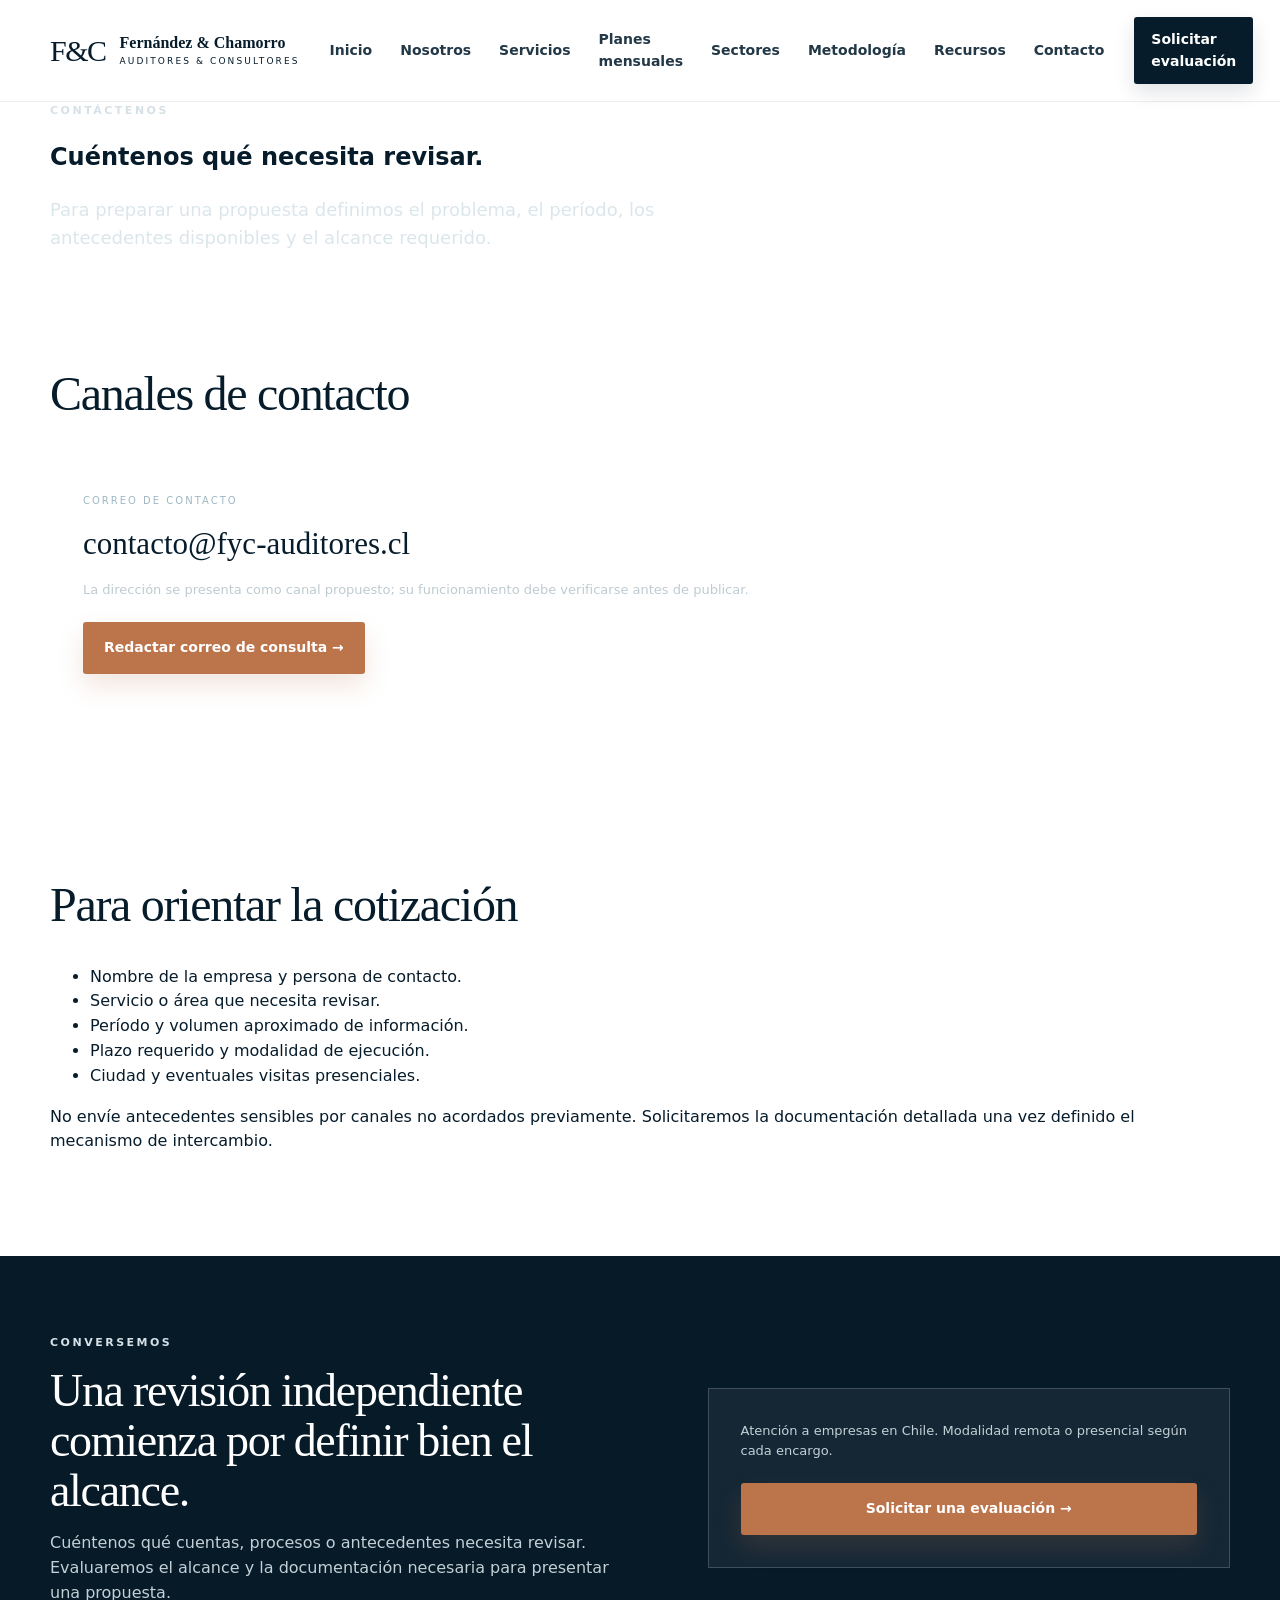
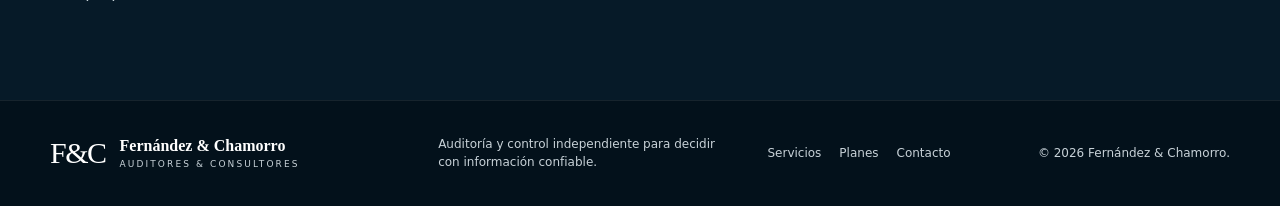
==== contacto/index.html @ 601e95bf "feat: add contacto/index.html corporate page" ====
<!doctype html>
<html lang="es-CL"><head><meta charset="utf-8"><meta name="viewport" content="width=device-width, initial-scale=1"><title>Contacto y cotizaciones de auditoría | Fernández &amp; Chamorro</title><meta name="description" content="Solicite una evaluación de auditoría interna, revisión contable y tributaria, contraloría externa o debida diligencia en Chile."><meta name="robots" content="index,follow,max-image-preview:large"><meta name="theme-color" content="#071c2b"><link rel="canonical" href="https://fyc-auditores.cl/contacto/"><link rel="icon" href="/favicon.svg" type="image/svg+xml"><link rel="stylesheet" href="/styles.css"><meta property="og:type" content="website"><meta property="og:locale" content="es_CL"><meta property="og:title" content="Contacto y cotizaciones de auditoría | Fernández & Chamorro"><meta property="og:description" content="Solicite una evaluación de auditoría interna, revisión contable y tributaria, contraloría externa o debida diligencia en Chile."><meta property="og:url" content="https://fyc-auditores.cl/contacto/"><meta property="og:site_name" content="Fernández & Chamorro"><script type="application/ld+json">{"@context":"https://schema.org","@type":"ProfessionalService","name":"Fernández & Chamorro Auditores Consultores","url":"https://fyc-auditores.cl/","areaServed":{"@type":"Country","name":"Chile"},"serviceType":["Control interno","Revisión financiera y tributaria específica","Contraloría externa mensual","Debida diligencia de terceros"]}</script></head>
<body><a class="skip-link" href="#contenido">Ir al contenido</a><header class="site-header"><div class="container nav-wrap"><a class="brand" href="/" aria-label="Fernández y Chamorro, inicio"><span class="brand-mark">F&amp;C</span><span class="brand-copy"><strong>Fernández &amp; Chamorro</strong><small>Auditores &amp; Consultores</small></span></a><button class="nav-toggle" type="button" aria-expanded="false" aria-controls="main-nav" aria-label="Abrir menú"><span></span><span></span><span></span></button><nav class="main-nav" id="main-nav" aria-label="Navegación principal"><a href="/">Inicio</a><a href="/nosotros/">Nosotros</a><a href="/servicios/">Servicios</a><a href="/planes/">Planes mensuales</a><a href="/sectores/">Sectores</a><a href="/metodologia/">Metodología</a><a href="/recursos/">Recursos</a><a href="/contacto/" class="active">Contacto</a></nav><a href="/contacto/" class="btn btn-small btn-dark desktop-cta">Solicitar evaluación</a></div></header>
<main id="contenido"><section class="page-hero"><div class="container"><p class="eyebrow">CONTÁCTENOS</p><h1>Cuéntenos qué necesita revisar.</h1><p class="hero-lead">Para preparar una propuesta definimos el problema, el período, los antecedentes disponibles y el alcance requerido.</p></div></section><section class="section"><div class="container"><div class="section-head"><div><h2>Canales de contacto</h2></div></div><div class="contact-card light"><span class="contact-label">CORREO DE CONTACTO</span><a class="contact-email" href="mailto:contacto@fyc-auditores.cl">contacto@fyc-auditores.cl</a><p>La dirección se presenta como canal propuesto; su funcionamiento debe verificarse antes de publicar.</p><a href="mailto:contacto@fyc-auditores.cl?subject=Solicitud%20de%20cotizaci%C3%B3n%20-%20Fern%C3%A1ndez%20%26%20Chamorro" class="btn btn-copper">Redactar correo de consulta →</a></div></div></section><section class="section"><div class="container"><div class="section-head"><div><h2>Para orientar la cotización</h2></div></div><div class="prose-panel"><ul class="check-list"><li>Nombre de la empresa y persona de contacto.</li><li>Servicio o área que necesita revisar.</li><li>Período y volumen aproximado de información.</li><li>Plazo requerido y modalidad de ejecución.</li><li>Ciudad y eventuales visitas presenciales.</li></ul><p>No envíe antecedentes sensibles por canales no acordados previamente. Solicitaremos la documentación detallada una vez definido el mecanismo de intercambio.</p></div></div></section><section class="contact"><div class="container contact-grid"><div><p class="eyebrow">CONVERSEMOS</p><h2>Una revisión independiente comienza por definir bien el alcance.</h2><p>Cuéntenos qué cuentas, procesos o antecedentes necesita revisar. Evaluaremos el alcance y la documentación necesaria para presentar una propuesta.</p></div><div class="contact-card"><p>Atención a empresas en Chile. Modalidad remota o presencial según cada encargo.</p><a href="/contacto/" class="btn btn-copper full">Solicitar una evaluación →</a></div></div></section></main><footer class="footer"><div class="container footer-grid"><a class="brand footer-brand" href="/"><span class="brand-mark">F&amp;C</span><span class="brand-copy"><strong>Fernández &amp; Chamorro</strong><small>Auditores &amp; Consultores</small></span></a><p>Auditoría y control independiente para decidir con información confiable.</p><div class="footer-links"><a href="/servicios/">Servicios</a><a href="/planes/">Planes</a><a href="/contacto/">Contacto</a></div><p class="copyright">© <span id="year">2026</span> Fernández &amp; Chamorro.</p></div></footer><script src="/script.js" defer></script></body></html>
---- styles.css ----
:root{
  --navy-950:#061521;
  --navy-900:#071c2b;
  --navy-800:#0b2a3d;
  --navy-700:#123c55;
  --slate-700:#455663;
  --slate-500:#73818a;
  --line:#dfe5e8;
  --paper:#f7f8f8;
  --white:#fff;
  --copper:#bc744b;
  --copper-dark:#9f5f3d;
  --teal:#4b9188;
  --shadow:0 18px 45px rgba(5,27,43,.08);
  --serif:Georgia,"Times New Roman",serif;
  --sans:Inter,ui-sans-serif,system-ui,-apple-system,BlinkMacSystemFont,"Segoe UI",sans-serif;
}
*{box-sizing:border-box}
html{scroll-behavior:smooth}
body{margin:0;color:var(--navy-900);background:var(--white);font-family:var(--sans);line-height:1.55}
a{color:inherit;text-decoration:none}
img,svg{display:block;max-width:100%}
button,input,textarea{font:inherit}
.container{width:min(1180px,calc(100% - 40px));margin-inline:auto}
.skip-link{position:absolute;left:-999px;top:8px;background:#fff;color:#000;padding:10px 14px;z-index:1000}
.skip-link:focus{left:8px}

.site-header{position:sticky;top:0;z-index:50;background:rgba(255,255,255,.96);backdrop-filter:blur(14px);border-bottom:1px solid rgba(7,28,43,.08)}
.nav-wrap{min-height:82px;display:flex;align-items:center;gap:30px}
.brand{display:inline-flex;align-items:center;gap:14px;min-width:max-content}
.brand-mark{font-family:var(--serif);font-size:30px;line-height:1;color:var(--navy-900);letter-spacing:-1.5px}
.brand-copy{display:flex;flex-direction:column;line-height:1.1}
.brand-copy strong{font-family:var(--serif);font-size:16px;font-weight:600}
.brand-copy small{text-transform:uppercase;letter-spacing:2.1px;font-size:9px;margin-top:5px}
.main-nav{margin-left:auto;display:flex;align-items:center;gap:28px;font-size:14px;font-weight:650;color:#223846}
.main-nav a{position:relative;padding:29px 0}
.main-nav a:after{content:"";position:absolute;left:0;right:100%;bottom:18px;height:2px;background:var(--copper);transition:.2s ease}
.main-nav a:hover:after{right:0}
.nav-toggle{display:none;margin-left:auto;border:0;background:transparent;padding:8px}
.nav-toggle span{display:block;width:24px;height:2px;background:var(--navy-900);margin:5px 0}

.btn{display:inline-flex;align-items:center;justify-content:center;gap:10px;border:1px solid transparent;border-radius:3px;padding:14px 20px;font-weight:750;font-size:14px;transition:.2s ease}
.btn:hover{transform:translateY(-1px)}
.btn-small{padding:11px 16px}
.btn-dark{background:var(--navy-900);color:#fff;box-shadow:0 8px 20px rgba(7,28,43,.12)}
.btn-copper{background:var(--copper);color:#fff;box-shadow:0 12px 25px rgba(188,116,75,.18)}
.btn-copper:hover{background:var(--copper-dark)}
.btn-outline{color:#fff;border-color:rgba(255,255,255,.55);background:rgba(255,255,255,.03)}
.btn-outline:hover{background:rgba(255,255,255,.08)}
.full{width:100%}

.hero{position:relative;overflow:hidden;background:linear-gradient(104deg,#071c2b 0%,#071c2b 51%,#102c3f 100%);color:#fff;min-height:610px}
.hero:after{content:"";position:absolute;inset:0;background:linear-gradient(90deg,rgba(7,28,43,0) 48%,rgba(7,28,43,.08));pointer-events:none}
.hero-grid{position:relative;z-index:3;min-height:610px;display:grid;grid-template-columns:minmax(0,1.36fr) .64fr;align-items:center;gap:90px}
.hero-copy{padding:78px 0 64px;max-width:720px}
.eyebrow{text-transform:uppercase;letter-spacing:2.5px;font-weight:800;font-size:11px;color:#d6e1e7;margin:0 0 15px}
.eyebrow.dark{color:var(--copper-dark)}
.hero h1,.section h2,.coverage h2,.contact h2{font-family:var(--serif);font-weight:500;letter-spacing:-1.3px}
.hero h1{font-size:clamp(43px,5vw,68px);line-height:1.04;margin:0 0 22px;max-width:810px}
.hero h1:after{content:"";display:block;width:54px;height:3px;background:var(--copper);margin-top:25px}
.hero-lead{max-width:680px;font-size:18px;color:#dbe6eb;margin:0 0 30px}
.hero-actions{display:flex;flex-wrap:wrap;gap:12px}
.trust-row{display:flex;flex-wrap:wrap;gap:31px;margin-top:42px;padding-top:27px;border-top:1px solid rgba(255,255,255,.16)}
.trust-row>div{display:flex;align-items:center;gap:11px;min-width:150px}
.trust-row p{font-size:12px;line-height:1.35;margin:0;color:#dbe5ea}
.mini-icon{width:34px;height:34px;border:1px solid rgba(255,255,255,.35);display:grid;place-items:center;border-radius:50%;color:#fff}
.hero-panel{justify-self:end;width:min(100%,260px);border-left:1px solid rgba(255,255,255,.26);padding:38px 0 38px 36px;color:#e5edf1;letter-spacing:4px;font-family:var(--serif);position:relative}
.hero-panel p{margin:8px 0;font-size:15px}
.hero-panel span{display:block;width:45px;height:2px;background:#fff;margin:25px 0}
.hero-panel small{display:block;line-height:1.8;letter-spacing:2px;font-family:var(--sans);font-size:10px;text-transform:uppercase;color:#bacbd4}
.panel-line{position:absolute;left:-1px;top:38px;width:3px;height:56px;background:var(--copper)}

.hero-visual{position:absolute;inset:0 0 0 47%;opacity:.95;overflow:hidden}
.hero-visual:before{content:"";position:absolute;inset:0;background:radial-gradient(circle at 66% 20%,rgba(126,172,196,.46),transparent 25%),linear-gradient(180deg,#7191a3 0%,#47687b 38%,#19384c 72%,#0d2535 100%)}
.mountain{position:absolute;bottom:165px;width:650px;height:270px;background:rgba(225,235,238,.72);clip-path:polygon(0 92%,11% 62%,18% 72%,30% 40%,38% 56%,52% 12%,61% 47%,69% 31%,78% 63%,88% 48%,100% 91%,100% 100%,0 100%)}
.mountain-a{left:7%;opacity:.95}
.mountain-b{left:40%;bottom:147px;transform:scale(.8);opacity:.4}
.cityline{position:absolute;left:0;right:0;bottom:70px;height:160px;background:repeating-linear-gradient(90deg,rgba(12,36,49,.92) 0 21px,transparent 21px 33px);clip-path:polygon(0 52%,7% 51%,7% 34%,11% 34%,11% 56%,16% 56%,16% 21%,21% 21%,21% 62%,28% 62%,28% 39%,34% 39%,34% 53%,40% 53%,40% 13%,46% 13%,46% 59%,52% 59%,52% 34%,58% 34%,58% 65%,63% 65%,63% 46%,70% 46%,70% 56%,77% 56%,77% 24%,82% 24%,82% 61%,89% 61%,89% 42%,95% 42%,95% 54%,100% 54%,100% 100%,0 100%)}
.glass-lines{position:absolute;inset:0;background:linear-gradient(90deg,transparent 0 31%,rgba(255,255,255,.16) 31% 31.4%,transparent 31.4% 61%,rgba(255,255,255,.12) 61% 61.4%,transparent 61.4%),linear-gradient(0deg,rgba(5,23,34,.2),rgba(5,23,34,0));}

.section{padding:86px 0}
.section-head{display:grid;grid-template-columns:1.25fr .75fr;gap:50px;align-items:end;margin-bottom:34px}
.section h2,.coverage h2,.contact h2{font-size:clamp(34px,4vw,48px);line-height:1.08;margin:0}
.section-intro,.body-copy{color:var(--slate-700);margin:0;font-size:16px}
.service-grid{display:grid;grid-template-columns:repeat(5,1fr);border:1px solid var(--line);background:#fff;box-shadow:var(--shadow)}
.service-card{padding:28px 24px 25px;border-right:1px solid var(--line);min-height:320px;display:flex;flex-direction:column;transition:.2s ease}
.service-card:last-child{border-right:0}
.service-card:hover{transform:translateY(-5px);box-shadow:0 18px 40px rgba(7,28,43,.08);position:relative;z-index:2}
.service-card.featured{background:linear-gradient(180deg,#fbf6f1 0%,#fff 65%)}
.service-icon{font-size:30px;color:var(--navy-700);margin-bottom:22px}
.service-card h3{font-family:var(--serif);font-size:20px;line-height:1.17;margin:0 0 13px;font-weight:600}
.service-card p{color:var(--slate-700);font-size:13px;margin:0 0 20px}
.service-card a{margin-top:auto;font-size:13px;font-weight:800;color:var(--navy-700)}
.service-card a span,.text-link span{color:var(--copper)}

.value-band{background:linear-gradient(110deg,var(--navy-900),#0b3046);color:#fff;border-block:1px solid rgba(255,255,255,.08)}
.value-grid{display:grid;grid-template-columns:repeat(4,1fr)}
.value-grid>div{padding:35px 26px;border-right:1px solid rgba(255,255,255,.13)}
.value-grid>div:first-child{padding-left:0}
.value-grid>div:last-child{border-right:0}
.value-grid strong{display:block;color:#8fb6c7;font-family:var(--serif);font-size:20px;margin-bottom:9px}
.value-grid span{display:block;font-family:var(--serif);font-size:19px;margin-bottom:6px}
.value-grid small{color:#b7c7cf;font-size:12px}

.methodology{background:var(--paper)}
.methodology-grid{display:grid;grid-template-columns:.86fr 1.14fr;gap:80px;align-items:center}
.methodology .body-copy{margin-top:22px;max-width:520px}
.text-link{display:inline-flex;gap:8px;margin-top:24px;font-weight:800;font-size:14px}
.steps{display:grid;gap:0;border-top:1px solid #d5dde1}
.steps article{display:grid;grid-template-columns:54px 1fr;gap:18px;padding:23px 0;border-bottom:1px solid #d5dde1}
.steps article>span{width:42px;height:42px;display:grid;place-items:center;background:var(--navy-900);color:#fff;border-radius:50%;font-family:var(--serif);font-size:18px}
.steps h3{font-family:var(--serif);margin:1px 0 6px;font-size:20px}
.steps p{margin:0;color:var(--slate-700);font-size:14px}

.coverage{background:linear-gradient(115deg,#071c2b,#0a3046);color:#fff;overflow:hidden}
.coverage-grid{display:grid;grid-template-columns:1.2fr .8fr;align-items:center;gap:60px}
.coverage-copy{padding:15px 0}
.coverage-copy>p:not(.eyebrow){color:#c5d5dc;max-width:610px;font-size:17px}
.cities{display:flex;flex-wrap:wrap;gap:9px;margin-top:28px}
.cities span{padding:9px 12px;border:1px solid rgba(255,255,255,.19);background:rgba(255,255,255,.05);font-size:13px}
.chile-map{color:#91bacb;justify-self:center;width:210px;filter:drop-shadow(0 15px 40px rgba(0,0,0,.25))}

.resources{background:#fff}
.resource-grid{display:grid;grid-template-columns:repeat(3,1fr);gap:18px}
.resource-grid article{border:1px solid var(--line);padding:27px;min-height:220px;background:linear-gradient(180deg,#fff,#fafbfb)}
.resource-grid article>span{font-size:10px;letter-spacing:1.7px;font-weight:900;color:var(--copper-dark)}
.resource-grid h3{font-family:var(--serif);font-size:23px;line-height:1.18;margin:14px 0 12px}
.resource-grid p{color:var(--slate-700);font-size:14px;margin:0}

.contact{background:#061a28;color:#fff;padding:78px 0}
.contact-grid{display:grid;grid-template-columns:1.05fr .95fr;gap:80px;align-items:center}
.contact h2{font-size:46px;max-width:620px}
.contact>div>div>p:not(.eyebrow){color:#c3d0d6;max-width:650px}
.contact-card{border:1px solid rgba(255,255,255,.18);background:rgba(255,255,255,.06);padding:32px}
.contact-label{text-transform:uppercase;letter-spacing:2px;font-size:10px;color:#9fb8c4}
.contact-email{display:block;font-family:var(--serif);font-size:clamp(22px,3vw,31px);margin:8px 0 12px;word-break:break-word}
.contact-card p{font-size:13px;color:#becbd1;margin:0 0 22px}

.footer{background:#03111b;color:#c8d2d8;border-top:1px solid rgba(255,255,255,.08);padding:34px 0}
.footer-grid{display:grid;grid-template-columns:1.2fr 1fr .8fr auto;gap:35px;align-items:center}
.footer-brand .brand-mark,.footer-brand .brand-copy strong{color:#fff}
.footer p{font-size:12px;margin:0}
.footer-links{display:flex;gap:18px;font-size:12px}
.footer-links a:hover{color:#fff}
.copyright{text-align:right}

@media (max-width:1000px){
  .desktop-cta{display:none}
  .main-nav{gap:18px}
  .hero-grid{grid-template-columns:1fr .42fr;gap:30px}
  .hero-visual{left:40%}
  .service-grid{grid-template-columns:repeat(2,1fr)}
  .service-card{border-bottom:1px solid var(--line)}
  .service-card:nth-child(2n){border-right:0}
  .service-card:last-child{grid-column:1/-1}
  .value-grid{grid-template-columns:repeat(2,1fr)}
  .value-grid>div:nth-child(2){border-right:0}
  .value-grid>div:nth-child(-n+2){border-bottom:1px solid rgba(255,255,255,.13)}
  .methodology-grid,.contact-grid{grid-template-columns:1fr;gap:45px}
  .footer-grid{grid-template-columns:1fr 1fr}
  .copyright{text-align:left}
}

@media (max-width:760px){
  .container{width:min(100% - 28px,1180px)}
  .nav-wrap{min-height:72px}
  .brand-copy{display:none}
  .nav-toggle{display:block}
  .main-nav{position:absolute;left:14px;right:14px;top:72px;background:#fff;border:1px solid var(--line);box-shadow:var(--shadow);display:none;flex-direction:column;align-items:stretch;gap:0;padding:8px}
  .main-nav.open{display:flex}
  .main-nav a{padding:14px 12px;border-bottom:1px solid var(--line)}
  .main-nav a:last-child{border-bottom:0}
  .main-nav a:after{display:none}
  .hero,.hero-grid{min-height:auto}
  .hero-grid{grid-template-columns:1fr;padding-bottom:45px}
  .hero-copy{padding:62px 0 20px}
  .hero h1{font-size:42px}
  .hero-lead{font-size:16px}
  .hero-visual{left:25%;opacity:.26}
  .hero-panel{justify-self:start;width:100%;border-left:0;border-top:1px solid rgba(255,255,255,.22);padding:24px 0 0;display:grid;grid-template-columns:repeat(3,auto);gap:8px 14px}
  .hero-panel small{grid-column:1/-1}
  .hero-panel span,.panel-line{display:none}
  .trust-row{gap:16px}
  .section{padding:64px 0}
  .section-head,.coverage-grid{grid-template-columns:1fr;gap:20px}
  .service-grid{grid-template-columns:1fr}
  .service-card,.service-card:nth-child(2n){border-right:0}
  .service-card:last-child{grid-column:auto}
  .value-grid{grid-template-columns:1fr}
  .value-grid>div{border-right:0!important;border-bottom:1px solid rgba(255,255,255,.13);padding-left:0}
  .value-grid>div:last-child{border-bottom:0}
  .methodology-grid{gap:36px}
  .resource-grid{grid-template-columns:1fr}
  .contact h2{font-size:38px}
  .contact-card{padding:24px}
  .footer-grid{grid-template-columns:1fr;gap:20px}
  .footer-links{flex-wrap:wrap}
}

@media (prefers-reduced-motion:reduce){
  html{scroll-behavior:auto}
  *{transition:none!important}
}
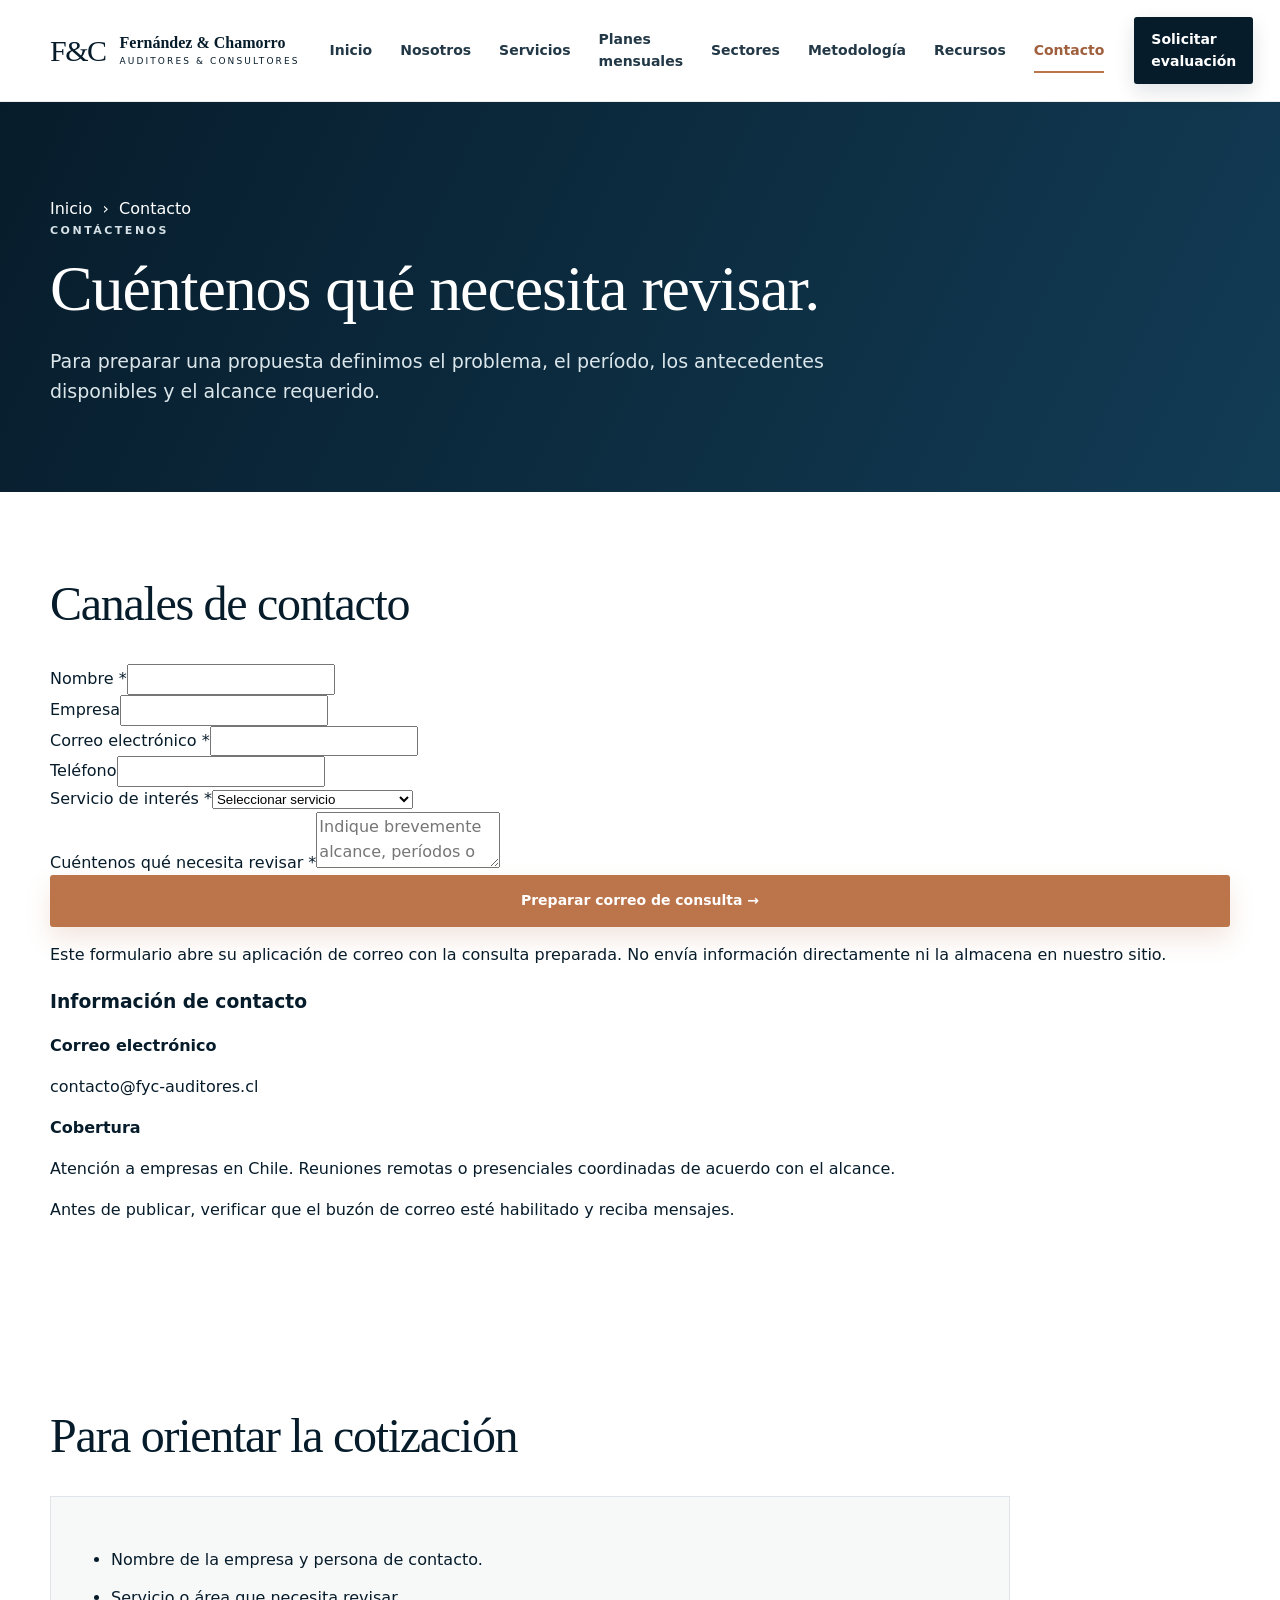
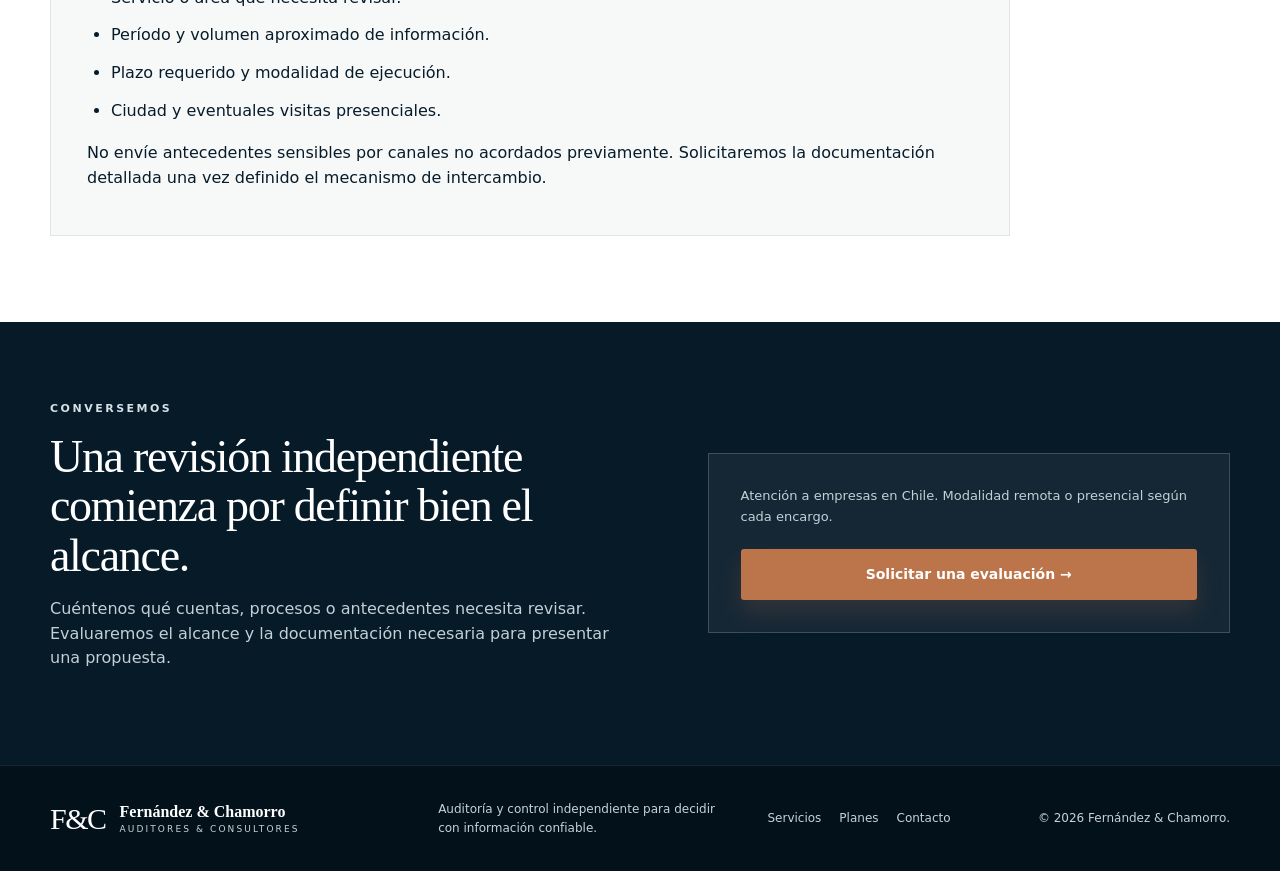
==== commit a5bb35a2: "design: apply approved corporate multipage visual style to contacto/index.html" ====
--- a/contacto/index.html
+++ b/contacto/index.html
@@ -1,4 +1,4 @@
 <!doctype html>
 <html lang="es-CL"><head><meta charset="utf-8"><meta name="viewport" content="width=device-width, initial-scale=1"><title>Contacto y cotizaciones de auditoría | Fernández &amp; Chamorro</title><meta name="description" content="Solicite una evaluación de auditoría interna, revisión contable y tributaria, contraloría externa o debida diligencia en Chile."><meta name="robots" content="index,follow,max-image-preview:large"><meta name="theme-color" content="#071c2b"><link rel="canonical" href="https://fyc-auditores.cl/contacto/"><link rel="icon" href="/favicon.svg" type="image/svg+xml"><link rel="stylesheet" href="/styles.css"><meta property="og:type" content="website"><meta property="og:locale" content="es_CL"><meta property="og:title" content="Contacto y cotizaciones de auditoría | Fernández & Chamorro"><meta property="og:description" content="Solicite una evaluación de auditoría interna, revisión contable y tributaria, contraloría externa o debida diligencia en Chile."><meta property="og:url" content="https://fyc-auditores.cl/contacto/"><meta property="og:site_name" content="Fernández & Chamorro"><script type="application/ld+json">{"@context":"https://schema.org","@type":"ProfessionalService","name":"Fernández & Chamorro Auditores Consultores","url":"https://fyc-auditores.cl/","areaServed":{"@type":"Country","name":"Chile"},"serviceType":["Control interno","Revisión financiera y tributaria específica","Contraloría externa mensual","Debida diligencia de terceros"]}</script></head>
 <body><a class="skip-link" href="#contenido">Ir al contenido</a><header class="site-header"><div class="container nav-wrap"><a class="brand" href="/" aria-label="Fernández y Chamorro, inicio"><span class="brand-mark">F&amp;C</span><span class="brand-copy"><strong>Fernández &amp; Chamorro</strong><small>Auditores &amp; Consultores</small></span></a><button class="nav-toggle" type="button" aria-expanded="false" aria-controls="main-nav" aria-label="Abrir menú"><span></span><span></span><span></span></button><nav class="main-nav" id="main-nav" aria-label="Navegación principal"><a href="/">Inicio</a><a href="/nosotros/">Nosotros</a><a href="/servicios/">Servicios</a><a href="/planes/">Planes mensuales</a><a href="/sectores/">Sectores</a><a href="/metodologia/">Metodología</a><a href="/recursos/">Recursos</a><a href="/contacto/" class="active">Contacto</a></nav><a href="/contacto/" class="btn btn-small btn-dark desktop-cta">Solicitar evaluación</a></div></header>
-<main id="contenido"><section class="page-hero"><div class="container"><p class="eyebrow">CONTÁCTENOS</p><h1>Cuéntenos qué necesita revisar.</h1><p class="hero-lead">Para preparar una propuesta definimos el problema, el período, los antecedentes disponibles y el alcance requerido.</p></div></section><section class="section"><div class="container"><div class="section-head"><div><h2>Canales de contacto</h2></div></div><div class="contact-card light"><span class="contact-label">CORREO DE CONTACTO</span><a class="contact-email" href="mailto:contacto@fyc-auditores.cl">contacto@fyc-auditores.cl</a><p>La dirección se presenta como canal propuesto; su funcionamiento debe verificarse antes de publicar.</p><a href="mailto:contacto@fyc-auditores.cl?subject=Solicitud%20de%20cotizaci%C3%B3n%20-%20Fern%C3%A1ndez%20%26%20Chamorro" class="btn btn-copper">Redactar correo de consulta →</a></div></div></section><section class="section"><div class="container"><div class="section-head"><div><h2>Para orientar la cotización</h2></div></div><div class="prose-panel"><ul class="check-list"><li>Nombre de la empresa y persona de contacto.</li><li>Servicio o área que necesita revisar.</li><li>Período y volumen aproximado de información.</li><li>Plazo requerido y modalidad de ejecución.</li><li>Ciudad y eventuales visitas presenciales.</li></ul><p>No envíe antecedentes sensibles por canales no acordados previamente. Solicitaremos la documentación detallada una vez definido el mecanismo de intercambio.</p></div></div></section><section class="contact"><div class="container contact-grid"><div><p class="eyebrow">CONVERSEMOS</p><h2>Una revisión independiente comienza por definir bien el alcance.</h2><p>Cuéntenos qué cuentas, procesos o antecedentes necesita revisar. Evaluaremos el alcance y la documentación necesaria para presentar una propuesta.</p></div><div class="contact-card"><p>Atención a empresas en Chile. Modalidad remota o presencial según cada encargo.</p><a href="/contacto/" class="btn btn-copper full">Solicitar una evaluación →</a></div></div></section></main><footer class="footer"><div class="container footer-grid"><a class="brand footer-brand" href="/"><span class="brand-mark">F&amp;C</span><span class="brand-copy"><strong>Fernández &amp; Chamorro</strong><small>Auditores &amp; Consultores</small></span></a><p>Auditoría y control independiente para decidir con información confiable.</p><div class="footer-links"><a href="/servicios/">Servicios</a><a href="/planes/">Planes</a><a href="/contacto/">Contacto</a></div><p class="copyright">© <span id="year">2026</span> Fernández &amp; Chamorro.</p></div></footer><script src="/script.js" defer></script></body></html>+<main id="contenido"><section class="page-hero hero-contacto"><div class="container"><div class="breadcrumb"><a href="/">Inicio</a> &nbsp;›&nbsp; Contacto</div><p class="eyebrow">CONTÁCTENOS</p><h1>Cuéntenos qué necesita revisar.</h1><p class="hero-lead">Para preparar una propuesta definimos el problema, el período, los antecedentes disponibles y el alcance requerido.</p></div></section><section class="section"><div class="container"><div class="section-head"><div><h2>Canales de contacto</h2></div></div><div class="contact-layout"><form class="inquiry-form" id="inquiry-form"><div class="form-grid"><div class="field"><label for="nombre">Nombre *</label><input id="nombre" name="nombre" required autocomplete="name" maxlength="100"></div><div class="field"><label for="empresa">Empresa</label><input id="empresa" name="empresa" maxlength="120" autocomplete="organization"></div><div class="field"><label for="email">Correo electrónico *</label><input id="email" name="email" type="email" autocomplete="email" required maxlength="150"></div><div class="field"><label for="telefono">Teléfono</label><input id="telefono" name="telefono" type="tel" autocomplete="tel" maxlength="35"></div></div><div class="field"><label for="servicio">Servicio de interés *</label><select id="servicio" name="servicio" required><option value="">Seleccionar servicio</option><option>Control interno</option><option>Revisión financiera y tributaria</option><option>Contraloría externa mensual</option><option>Debida diligencia</option><option>Inventarios</option><option>Otro</option></select></div><div class="field"><label for="mensaje">Cuéntenos qué necesita revisar *</label><textarea id="mensaje" name="mensaje" required maxlength="2000" placeholder="Indique brevemente alcance, períodos o necesidades. No incluya información confidencial."></textarea></div><button class="btn btn-copper full" type="submit">Preparar correo de consulta →</button><p class="form-note">Este formulario abre su aplicación de correo con la consulta preparada. No envía información directamente ni la almacena en nuestro sitio.</p></form><aside class="contact-aside"><h3>Información de contacto</h3><p><strong>Correo electrónico</strong></p><p><a href="mailto:contacto@fyc-auditores.cl">contacto@fyc-auditores.cl</a></p><p><strong>Cobertura</strong></p><p>Atención a empresas en Chile. Reuniones remotas o presenciales coordinadas de acuerdo con el alcance.</p><p class="form-note">Antes de publicar, verificar que el buzón de correo esté habilitado y reciba mensajes.</p></aside></div></div></section><section class="section"><div class="container"><div class="section-head"><div><h2>Para orientar la cotización</h2></div></div><div class="prose-panel"><ul class="check-list"><li>Nombre de la empresa y persona de contacto.</li><li>Servicio o área que necesita revisar.</li><li>Período y volumen aproximado de información.</li><li>Plazo requerido y modalidad de ejecución.</li><li>Ciudad y eventuales visitas presenciales.</li></ul><p>No envíe antecedentes sensibles por canales no acordados previamente. Solicitaremos la documentación detallada una vez definido el mecanismo de intercambio.</p></div></div></section><section class="contact"><div class="container contact-grid"><div><p class="eyebrow">CONVERSEMOS</p><h2>Una revisión independiente comienza por definir bien el alcance.</h2><p>Cuéntenos qué cuentas, procesos o antecedentes necesita revisar. Evaluaremos el alcance y la documentación necesaria para presentar una propuesta.</p></div><div class="contact-card"><p>Atención a empresas en Chile. Modalidad remota o presencial según cada encargo.</p><a href="/contacto/" class="btn btn-copper full">Solicitar una evaluación →</a></div></div></section></main><footer class="footer"><div class="container footer-grid"><a class="brand footer-brand" href="/"><span class="brand-mark">F&amp;C</span><span class="brand-copy"><strong>Fernández &amp; Chamorro</strong><small>Auditores &amp; Consultores</small></span></a><p>Auditoría y control independiente para decidir con información confiable.</p><div class="footer-links"><a href="/servicios/">Servicios</a><a href="/planes/">Planes</a><a href="/contacto/">Contacto</a></div><p class="copyright">© <span id="year">2026</span> Fernández &amp; Chamorro.</p></div></footer><script src="/script.js" defer></script></body></html>
--- a/styles.css
+++ b/styles.css
@@ -201,3 +201,29 @@
   html{scroll-behavior:auto}
   *{transition:none!important}
 }
+
+
+/* Navegación multipágina */
+.main-nav a.active{color:var(--copper-dark)}
+.main-nav a.active:after{right:0}
+.page-hero{padding:95px 0 86px;background:linear-gradient(115deg,#071c2b,#123c55);color:white}
+.page-hero .container{max-width:1180px}
+.page-hero h1{font-family:var(--serif);font-size:clamp(38px,5vw,66px);line-height:1.08;max-width:940px;font-weight:500;letter-spacing:-1.1px;margin:0 0 24px}
+.page-hero .hero-lead{max-width:800px;margin:0;font-size:19px}
+.multipage-grid{grid-template-columns:repeat(3,minmax(0,1fr));gap:0}
+.multipage-grid .service-card{min-height:245px}
+.multipage-grid .service-card:nth-child(3n){border-right:0}
+.check-list{padding-left:24px;line-height:1.85}
+.check-list li{margin-bottom:8px}
+.prose-panel{background:#f7f8f8;border:1px solid #dfe5e8;padding:32px 36px;max-width:960px}
+.prose-panel h3,.info-band h3{font-family:var(--serif);font-size:27px;font-weight:500;margin:0 0 12px}
+.prose-panel p{margin:12px 0}
+.info-band{border-left:4px solid var(--copper);padding:22px 28px;background:#f7f8f8}
+.small-note{font-size:14px;color:var(--slate-700);margin-top:24px}
+.anchor-target{scroll-margin-top:95px}
+.contact-card.light{background:#f7f8f8;color:var(--navy-900);border-color:var(--line);max-width:670px}
+.contact-card.light p{color:var(--slate-700)}
+.contact-card.light .contact-label{color:var(--slate-700)}
+.contact-card.light .contact-email{font-size:clamp(20px,4vw,31px)}
+@media(max-width:1000px){.main-nav{gap:10px;font-size:12px}.multipage-grid{grid-template-columns:repeat(2,minmax(0,1fr))}.multipage-grid .service-card:nth-child(3n){border-right:1px solid var(--line)}.multipage-grid .service-card:nth-child(2n){border-right:0}}
+@media(max-width:760px){.page-hero{padding:70px 0}.page-hero .hero-lead{font-size:16px}.multipage-grid{grid-template-columns:1fr}.multipage-grid .service-card,.multipage-grid .service-card:nth-child(3n){border-right:0}.prose-panel{padding:22px}.brand-copy{display:flex}.brand-copy strong{font-size:13px}.brand-copy small{font-size:8px;letter-spacing:1px}.brand-mark{font-size:25px}}
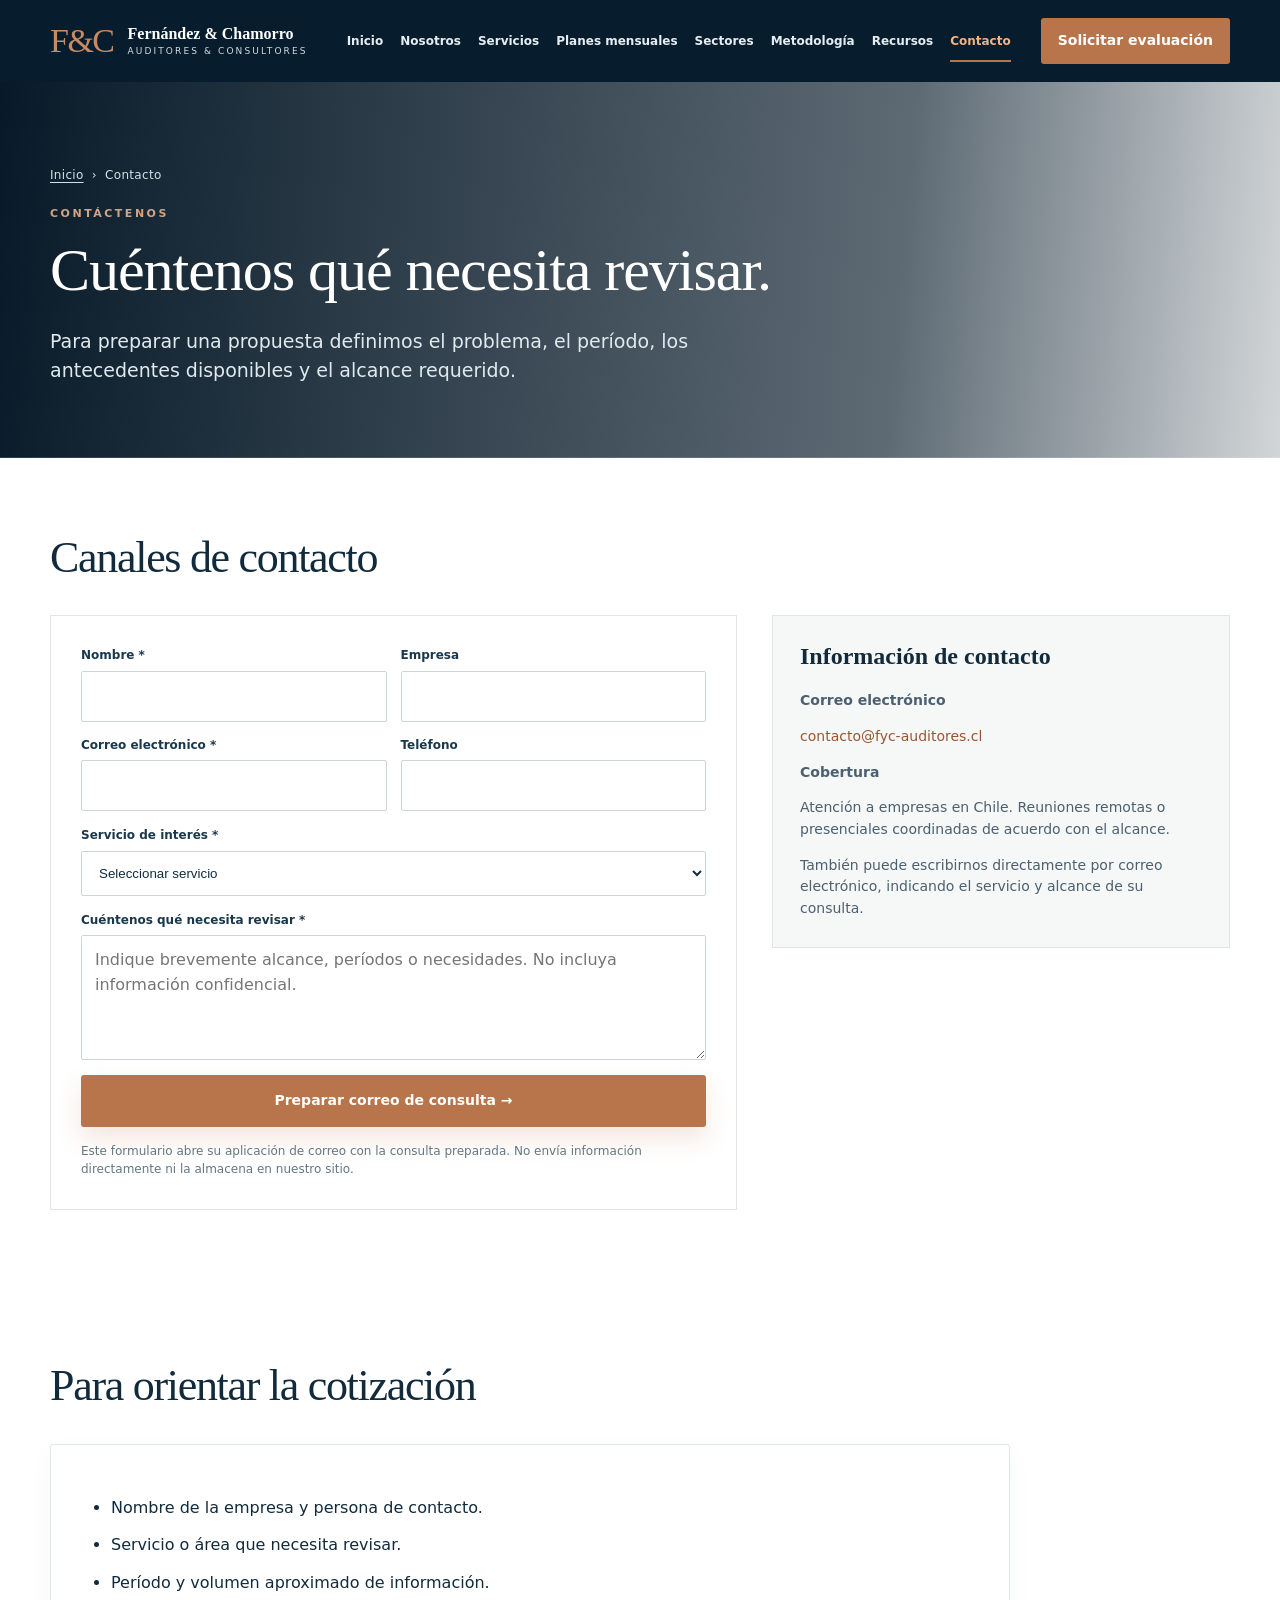
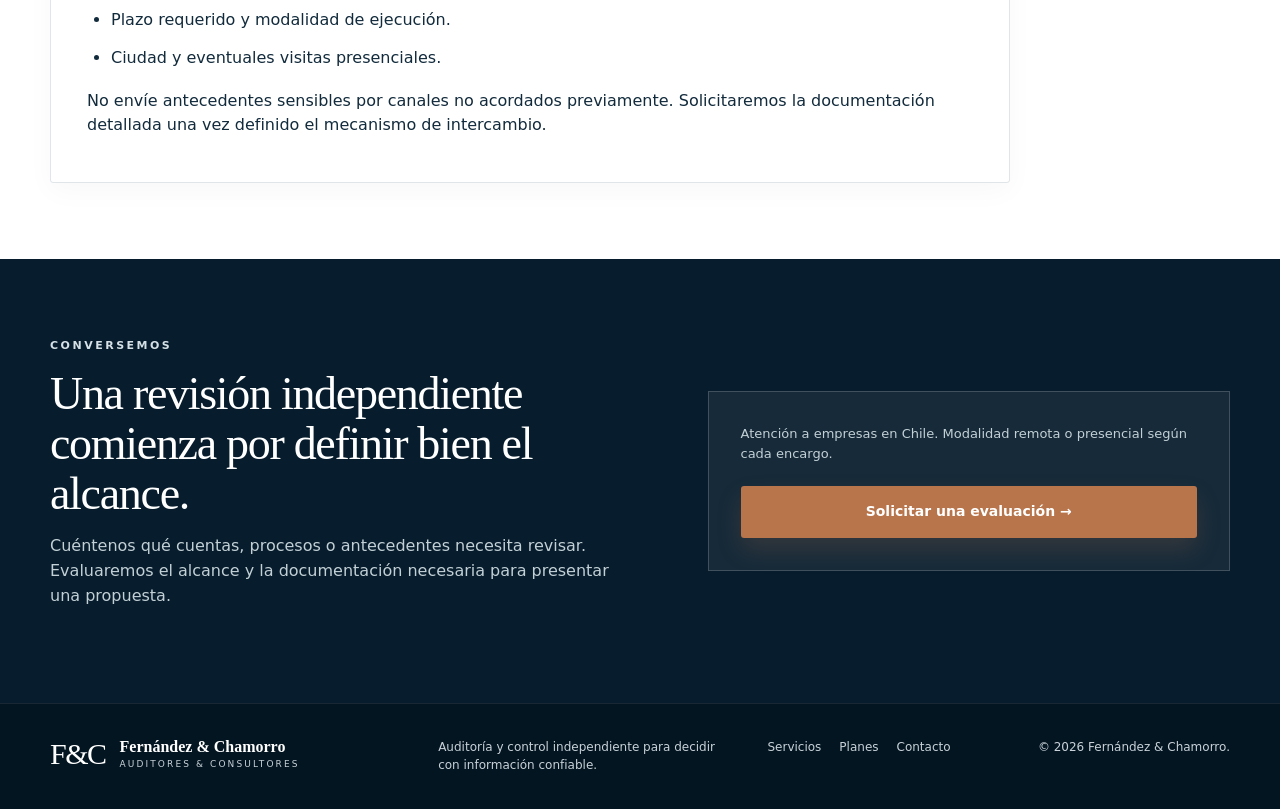
==== commit 487c9b84: "content: remove internal publication placeholders from contacto/index.html" ====
--- a/contacto/index.html
+++ b/contacto/index.html
@@ -1,4 +1,4 @@
 <!doctype html>
 <html lang="es-CL"><head><meta charset="utf-8"><meta name="viewport" content="width=device-width, initial-scale=1"><title>Contacto y cotizaciones de auditoría | Fernández &amp; Chamorro</title><meta name="description" content="Solicite una evaluación de auditoría interna, revisión contable y tributaria, contraloría externa o debida diligencia en Chile."><meta name="robots" content="index,follow,max-image-preview:large"><meta name="theme-color" content="#071c2b"><link rel="canonical" href="https://fyc-auditores.cl/contacto/"><link rel="icon" href="/favicon.svg" type="image/svg+xml"><link rel="stylesheet" href="/styles.css"><meta property="og:type" content="website"><meta property="og:locale" content="es_CL"><meta property="og:title" content="Contacto y cotizaciones de auditoría | Fernández & Chamorro"><meta property="og:description" content="Solicite una evaluación de auditoría interna, revisión contable y tributaria, contraloría externa o debida diligencia en Chile."><meta property="og:url" content="https://fyc-auditores.cl/contacto/"><meta property="og:site_name" content="Fernández & Chamorro"><script type="application/ld+json">{"@context":"https://schema.org","@type":"ProfessionalService","name":"Fernández & Chamorro Auditores Consultores","url":"https://fyc-auditores.cl/","areaServed":{"@type":"Country","name":"Chile"},"serviceType":["Control interno","Revisión financiera y tributaria específica","Contraloría externa mensual","Debida diligencia de terceros"]}</script></head>
 <body><a class="skip-link" href="#contenido">Ir al contenido</a><header class="site-header"><div class="container nav-wrap"><a class="brand" href="/" aria-label="Fernández y Chamorro, inicio"><span class="brand-mark">F&amp;C</span><span class="brand-copy"><strong>Fernández &amp; Chamorro</strong><small>Auditores &amp; Consultores</small></span></a><button class="nav-toggle" type="button" aria-expanded="false" aria-controls="main-nav" aria-label="Abrir menú"><span></span><span></span><span></span></button><nav class="main-nav" id="main-nav" aria-label="Navegación principal"><a href="/">Inicio</a><a href="/nosotros/">Nosotros</a><a href="/servicios/">Servicios</a><a href="/planes/">Planes mensuales</a><a href="/sectores/">Sectores</a><a href="/metodologia/">Metodología</a><a href="/recursos/">Recursos</a><a href="/contacto/" class="active">Contacto</a></nav><a href="/contacto/" class="btn btn-small btn-dark desktop-cta">Solicitar evaluación</a></div></header>
-<main id="contenido"><section class="page-hero hero-contacto"><div class="container"><div class="breadcrumb"><a href="/">Inicio</a> &nbsp;›&nbsp; Contacto</div><p class="eyebrow">CONTÁCTENOS</p><h1>Cuéntenos qué necesita revisar.</h1><p class="hero-lead">Para preparar una propuesta definimos el problema, el período, los antecedentes disponibles y el alcance requerido.</p></div></section><section class="section"><div class="container"><div class="section-head"><div><h2>Canales de contacto</h2></div></div><div class="contact-layout"><form class="inquiry-form" id="inquiry-form"><div class="form-grid"><div class="field"><label for="nombre">Nombre *</label><input id="nombre" name="nombre" required autocomplete="name" maxlength="100"></div><div class="field"><label for="empresa">Empresa</label><input id="empresa" name="empresa" maxlength="120" autocomplete="organization"></div><div class="field"><label for="email">Correo electrónico *</label><input id="email" name="email" type="email" autocomplete="email" required maxlength="150"></div><div class="field"><label for="telefono">Teléfono</label><input id="telefono" name="telefono" type="tel" autocomplete="tel" maxlength="35"></div></div><div class="field"><label for="servicio">Servicio de interés *</label><select id="servicio" name="servicio" required><option value="">Seleccionar servicio</option><option>Control interno</option><option>Revisión financiera y tributaria</option><option>Contraloría externa mensual</option><option>Debida diligencia</option><option>Inventarios</option><option>Otro</option></select></div><div class="field"><label for="mensaje">Cuéntenos qué necesita revisar *</label><textarea id="mensaje" name="mensaje" required maxlength="2000" placeholder="Indique brevemente alcance, períodos o necesidades. No incluya información confidencial."></textarea></div><button class="btn btn-copper full" type="submit">Preparar correo de consulta →</button><p class="form-note">Este formulario abre su aplicación de correo con la consulta preparada. No envía información directamente ni la almacena en nuestro sitio.</p></form><aside class="contact-aside"><h3>Información de contacto</h3><p><strong>Correo electrónico</strong></p><p><a href="mailto:contacto@fyc-auditores.cl">contacto@fyc-auditores.cl</a></p><p><strong>Cobertura</strong></p><p>Atención a empresas en Chile. Reuniones remotas o presenciales coordinadas de acuerdo con el alcance.</p><p class="form-note">Antes de publicar, verificar que el buzón de correo esté habilitado y reciba mensajes.</p></aside></div></div></section><section class="section"><div class="container"><div class="section-head"><div><h2>Para orientar la cotización</h2></div></div><div class="prose-panel"><ul class="check-list"><li>Nombre de la empresa y persona de contacto.</li><li>Servicio o área que necesita revisar.</li><li>Período y volumen aproximado de información.</li><li>Plazo requerido y modalidad de ejecución.</li><li>Ciudad y eventuales visitas presenciales.</li></ul><p>No envíe antecedentes sensibles por canales no acordados previamente. Solicitaremos la documentación detallada una vez definido el mecanismo de intercambio.</p></div></div></section><section class="contact"><div class="container contact-grid"><div><p class="eyebrow">CONVERSEMOS</p><h2>Una revisión independiente comienza por definir bien el alcance.</h2><p>Cuéntenos qué cuentas, procesos o antecedentes necesita revisar. Evaluaremos el alcance y la documentación necesaria para presentar una propuesta.</p></div><div class="contact-card"><p>Atención a empresas en Chile. Modalidad remota o presencial según cada encargo.</p><a href="/contacto/" class="btn btn-copper full">Solicitar una evaluación →</a></div></div></section></main><footer class="footer"><div class="container footer-grid"><a class="brand footer-brand" href="/"><span class="brand-mark">F&amp;C</span><span class="brand-copy"><strong>Fernández &amp; Chamorro</strong><small>Auditores &amp; Consultores</small></span></a><p>Auditoría y control independiente para decidir con información confiable.</p><div class="footer-links"><a href="/servicios/">Servicios</a><a href="/planes/">Planes</a><a href="/contacto/">Contacto</a></div><p class="copyright">© <span id="year">2026</span> Fernández &amp; Chamorro.</p></div></footer><script src="/script.js" defer></script></body></html>+<main id="contenido"><section class="page-hero hero-contacto"><div class="container"><div class="breadcrumb"><a href="/">Inicio</a> &nbsp;›&nbsp; Contacto</div><p class="eyebrow">CONTÁCTENOS</p><h1>Cuéntenos qué necesita revisar.</h1><p class="hero-lead">Para preparar una propuesta definimos el problema, el período, los antecedentes disponibles y el alcance requerido.</p></div></section><section class="section"><div class="container"><div class="section-head"><div><h2>Canales de contacto</h2></div></div><div class="contact-layout"><form class="inquiry-form" id="inquiry-form"><div class="form-grid"><div class="field"><label for="nombre">Nombre *</label><input id="nombre" name="nombre" required autocomplete="name" maxlength="100"></div><div class="field"><label for="empresa">Empresa</label><input id="empresa" name="empresa" maxlength="120" autocomplete="organization"></div><div class="field"><label for="email">Correo electrónico *</label><input id="email" name="email" type="email" autocomplete="email" required maxlength="150"></div><div class="field"><label for="telefono">Teléfono</label><input id="telefono" name="telefono" type="tel" autocomplete="tel" maxlength="35"></div></div><div class="field"><label for="servicio">Servicio de interés *</label><select id="servicio" name="servicio" required><option value="">Seleccionar servicio</option><option>Control interno</option><option>Revisión financiera y tributaria</option><option>Contraloría externa mensual</option><option>Debida diligencia</option><option>Inventarios</option><option>Otro</option></select></div><div class="field"><label for="mensaje">Cuéntenos qué necesita revisar *</label><textarea id="mensaje" name="mensaje" required maxlength="2000" placeholder="Indique brevemente alcance, períodos o necesidades. No incluya información confidencial."></textarea></div><button class="btn btn-copper full" type="submit">Preparar correo de consulta →</button><p class="form-note">Este formulario abre su aplicación de correo con la consulta preparada. No envía información directamente ni la almacena en nuestro sitio.</p></form><aside class="contact-aside"><h3>Información de contacto</h3><p><strong>Correo electrónico</strong></p><p><a href="mailto:contacto@fyc-auditores.cl">contacto@fyc-auditores.cl</a></p><p><strong>Cobertura</strong></p><p>Atención a empresas en Chile. Reuniones remotas o presenciales coordinadas de acuerdo con el alcance.</p><p class="form-note">También puede escribirnos directamente por correo electrónico, indicando el servicio y alcance de su consulta.</p></aside></div></div></section><section class="section"><div class="container"><div class="section-head"><div><h2>Para orientar la cotización</h2></div></div><div class="prose-panel"><ul class="check-list"><li>Nombre de la empresa y persona de contacto.</li><li>Servicio o área que necesita revisar.</li><li>Período y volumen aproximado de información.</li><li>Plazo requerido y modalidad de ejecución.</li><li>Ciudad y eventuales visitas presenciales.</li></ul><p>No envíe antecedentes sensibles por canales no acordados previamente. Solicitaremos la documentación detallada una vez definido el mecanismo de intercambio.</p></div></div></section><section class="contact"><div class="container contact-grid"><div><p class="eyebrow">CONVERSEMOS</p><h2>Una revisión independiente comienza por definir bien el alcance.</h2><p>Cuéntenos qué cuentas, procesos o antecedentes necesita revisar. Evaluaremos el alcance y la documentación necesaria para presentar una propuesta.</p></div><div class="contact-card"><p>Atención a empresas en Chile. Modalidad remota o presencial según cada encargo.</p><a href="/contacto/" class="btn btn-copper full">Solicitar una evaluación →</a></div></div></section></main><footer class="footer"><div class="container footer-grid"><a class="brand footer-brand" href="/"><span class="brand-mark">F&amp;C</span><span class="brand-copy"><strong>Fernández &amp; Chamorro</strong><small>Auditores &amp; Consultores</small></span></a><p>Auditoría y control independiente para decidir con información confiable.</p><div class="footer-links"><a href="/servicios/">Servicios</a><a href="/planes/">Planes</a><a href="/contacto/">Contacto</a></div><p class="copyright">© <span id="year">2026</span> Fernández &amp; Chamorro.</p></div></footer><script src="/script.js" defer></script></body></html>
--- a/styles.css
+++ b/styles.css
@@ -227,3 +227,108 @@
 .contact-card.light .contact-email{font-size:clamp(20px,4vw,31px)}
 @media(max-width:1000px){.main-nav{gap:10px;font-size:12px}.multipage-grid{grid-template-columns:repeat(2,minmax(0,1fr))}.multipage-grid .service-card:nth-child(3n){border-right:1px solid var(--line)}.multipage-grid .service-card:nth-child(2n){border-right:0}}
 @media(max-width:760px){.page-hero{padding:70px 0}.page-hero .hero-lead{font-size:16px}.multipage-grid{grid-template-columns:1fr}.multipage-grid .service-card,.multipage-grid .service-card:nth-child(3n){border-right:0}.prose-panel{padding:22px}.brand-copy{display:flex}.brand-copy strong{font-size:13px}.brand-copy small{font-size:8px;letter-spacing:1px}.brand-mark{font-size:25px}}
+
+
+/* Identidad premium de la maqueta aprobada. Imágenes decorativas con fallback degradado. */
+:root{--navy-950:#061622;--navy-900:#092338;--navy-800:#11354b;--copper:#b8744a;--copper-dark:#975633;--paper:#f8f8f6;--line:#e3e5e5;--shadow:0 16px 46px rgba(5,27,43,.07)}
+body{font-family:Inter,ui-sans-serif,system-ui,-apple-system,BlinkMacSystemFont,"Segoe UI",sans-serif;color:#122b3c}
+.site-header{background:#071d2d;color:#f7f7f6;border:0;backdrop-filter:none}
+.site-header .brand-mark{color:#c88a61;font-size:34px}
+.site-header .brand-copy strong{color:#fff}
+.site-header .brand-copy small{color:#d1dbe1}
+.site-header .main-nav{color:#e6edf1;gap:17px;font-size:12px}
+.site-header .main-nav a{padding:30px 0}
+.site-header .main-nav a:hover,.site-header .main-nav a.active{color:#f0b388}
+.site-header .desktop-cta{background:var(--copper);box-shadow:none}
+.site-header .desktop-cta:hover{background:var(--copper-dark)}
+.site-header .nav-toggle span{background:#fff}
+.page-hero{position:relative;overflow:hidden;isolation:isolate;min-height:330px;padding:84px 0 72px;background:linear-gradient(95deg,rgba(5,23,38,.98),rgba(7,27,42,.80) 55%,rgba(7,27,42,.25)),url("https://images.unsplash.com/photo-1454165804606-c3d57bc86b40?auto=format&fit=crop&w=1500&q=78") center/cover;color:#fff}
+.page-hero::after{content:"";position:absolute;bottom:0;left:0;right:0;height:1px;background:rgba(255,255,255,.13)}
+.page-hero.home-hero{min-height:550px;padding:106px 0 110px;background-image:linear-gradient(90deg,rgba(4,19,32,.97) 0%,rgba(7,29,44,.86) 45%,rgba(9,38,55,.15) 100%),url("https://images.unsplash.com/photo-1464822759023-fed622ff2c3b?auto=format&fit=crop&w=1800&q=82");background-position:center 53%}
+.page-hero.hero-nosotros{background-image:linear-gradient(95deg,rgba(5,23,38,.98),rgba(7,27,42,.64) 63%,rgba(7,27,42,.18)),url("https://images.unsplash.com/photo-1497366811353-6870744d04b2?auto=format&fit=crop&w=1500&q=78")}
+.page-hero.hero-sectores{background-image:linear-gradient(95deg,rgba(5,23,38,.99),rgba(7,27,42,.67) 61%,rgba(7,27,42,.20)),url("https://images.unsplash.com/photo-1464822759023-fed622ff2c3b?auto=format&fit=crop&w=1800&q=82")}
+.page-hero.hero-contacto{background-image:linear-gradient(95deg,rgba(5,23,38,.99),rgba(7,27,42,.65) 70%,rgba(7,27,42,.18)),url("https://images.unsplash.com/photo-1454165804606-c3d57bc86b40?auto=format&fit=crop&w=1500&q=78")}
+.page-hero.hero-planes{background-image:linear-gradient(95deg,rgba(5,23,38,.99),rgba(7,27,42,.72) 63%,rgba(7,27,42,.19)),url("https://images.unsplash.com/photo-1454165804606-c3d57bc86b40?auto=format&fit=crop&w=1500&q=78")}
+.page-hero.hero-metodologia{background-image:linear-gradient(95deg,rgba(5,23,38,.98),rgba(7,27,42,.73) 61%,rgba(7,27,42,.2)),url("https://images.unsplash.com/photo-1486406146926-c627a92ad1ab?auto=format&fit=crop&w=1500&q=78")}
+.page-hero h1{font-size:clamp(39px,4.7vw,65px);max-width:800px;line-height:1.1}
+.page-hero.home-hero h1{font-size:clamp(45px,5.4vw,76px);max-width:770px}
+.page-hero .hero-lead{max-width:740px;color:#e0e9ed}
+.page-hero .eyebrow{color:#d3a483}
+.hero-ctas{display:flex;gap:14px;align-items:center;flex-wrap:wrap;margin-top:30px}
+.hero-ctas .btn{padding:14px 23px}
+.hero-ctas .text-link{margin-top:0;color:#f4f6f8;border-bottom:1px solid rgba(255,255,255,.75);padding:7px 0}
+.breadcrumb{font-size:12px;color:#d3e0e7;letter-spacing:.025em;margin-bottom:20px}
+.breadcrumb a{text-decoration:underline;text-underline-offset:3px}
+.section{padding:76px 0}
+.section:nth-of-type(even){background:var(--paper)}
+.section-head{align-items:center;gap:30px}
+.section-head h2{font-size:clamp(31px,3.5vw,44px)}
+.multipage-grid{border:0;gap:20px;background:transparent;box-shadow:none}
+.multipage-grid .service-card{border:1px solid var(--line);border-radius:4px;min-height:245px;background:#fff;box-shadow:0 8px 26px rgba(4,27,40,.04);padding:29px;overflow:hidden;transition:transform .18s ease,box-shadow .18s ease}
+.multipage-grid .service-card:hover{transform:translateY(-4px);box-shadow:0 18px 34px rgba(4,27,40,.12)}
+.multipage-grid .service-card h3{font-size:23px}
+.multipage-grid .service-card p{font-size:14px;line-height:1.65}
+.multipage-grid .service-card .text-link{margin-top:auto;padding-top:12px;color:#965a35}
+.home-services .service-card::before{content:"";display:block;height:152px;margin:-29px -29px 24px;background:#cbd7dc center/cover}
+.home-services .service-card:nth-child(1)::before{background-image:linear-gradient(0deg,rgba(6,24,34,.18),rgba(6,24,34,.05)),url("https://images.unsplash.com/photo-1497366811353-6870744d04b2?auto=format&fit=crop&w=1500&q=78")}
+.home-services .service-card:nth-child(2)::before{background-image:linear-gradient(0deg,rgba(6,24,34,.2),rgba(6,24,34,.05)),url("https://images.unsplash.com/photo-1454165804606-c3d57bc86b40?auto=format&fit=crop&w=1500&q=78")}
+.home-services .service-card:nth-child(3)::before{background-image:linear-gradient(0deg,rgba(6,24,34,.2),rgba(6,24,34,.05)),url("https://images.unsplash.com/photo-1486406146926-c627a92ad1ab?auto=format&fit=crop&w=1500&q=78")}
+.home-services .service-card:nth-child(4)::before{background-image:linear-gradient(0deg,rgba(6,24,34,.25),rgba(6,24,34,.05)),url("https://images.unsplash.com/photo-1497366811353-6870744d04b2?auto=format&fit=crop&w=1500&q=78")}
+.page-hero+.section{background:white}
+.value-band{border:0}
+.value-grid>div{padding:30px 25px}
+.value-grid span{font-size:17px}
+.info-band{border-left-color:var(--copper)}
+.prose-panel{background:#fff;border-radius:3px;box-shadow:0 8px 28px rgba(7,28,43,.03)}
+.prose-panel h3{color:#092338}
+.profile-grid{display:grid;grid-template-columns:repeat(2,minmax(0,1fr));gap:20px}
+.profile-card{display:grid;grid-template-columns:130px 1fr;border:1px solid var(--line);background:#fff;min-height:180px}
+.profile-monogram{display:grid;place-items:center;background:linear-gradient(145deg,#0a293f,#28506a);color:#d99b73;font-family:Georgia,serif;font-size:39px}
+.profile-details{padding:25px}
+.profile-details h3{font:600 23px Georgia,serif;margin:0 0 5px}
+.profile-details p{margin:0;color:var(--slate-700);font-size:14px}
+.values-grid{display:grid;grid-template-columns:repeat(4,1fr);gap:15px}
+.value-card{border:1px solid var(--line);background:#fff;padding:25px;text-align:center}
+.value-card strong{display:block;color:var(--copper-dark);font-size:18px;margin-bottom:9px}
+.value-card p{font-size:13px;color:var(--slate-700);margin:0}
+.pricing-grid{display:grid;grid-template-columns:repeat(3,minmax(0,1fr));gap:18px}
+.pricing-card{background:#fff;border:1px solid var(--line);display:flex;flex-direction:column;border-radius:4px;overflow:hidden}
+.pricing-card.featured{border-color:#b8744a;box-shadow:0 12px 34px rgba(145,84,48,.1)}
+.pricing-head{padding:26px 24px;border-bottom:1px solid var(--line)}
+.pricing-head h3{font:600 25px Georgia,serif;margin:0 0 6px}
+.pricing-head p{margin:0;color:var(--slate-700);font-size:13px}
+.pricing-card.featured .pricing-head{background:linear-gradient(110deg,#bd784f,#a7643e);color:white}
+.pricing-card.featured .pricing-head p{color:#fbece4}
+.pricing-body{padding:22px 25px;flex:1;display:flex;flex-direction:column}
+.pricing-body p{margin:0 0 15px;font-size:14px}
+.pricing-body ul{padding-left:18px;font-size:13px;line-height:1.75}
+.pricing-body .btn{margin-top:auto;padding:12px 14px}
+.sector-visual{height:120px;margin:0 0 18px;border-radius:3px;background:#dce5e7 center/cover}
+.sector-visual.health{background-image:url("https://images.unsplash.com/photo-1486406146926-c627a92ad1ab?auto=format&fit=crop&w=1500&q=78")}
+.sector-visual.forestry{background-image:url("https://images.unsplash.com/photo-1464822759023-fed622ff2c3b?auto=format&fit=crop&w=1800&q=82")}
+.sector-visual.contractors{background-image:url("https://images.unsplash.com/photo-1497366811353-6870744d04b2?auto=format&fit=crop&w=1500&q=78")}
+.sector-visual.training{background-image:url("https://images.unsplash.com/photo-1454165804606-c3d57bc86b40?auto=format&fit=crop&w=1500&q=78")}
+.contact-layout{display:grid;grid-template-columns:minmax(0,1.2fr) minmax(260px,.8fr);gap:35px;align-items:start}
+.inquiry-form{background:#fff;border:1px solid var(--line);padding:30px;display:grid;gap:15px}
+.form-grid{display:grid;grid-template-columns:repeat(2,minmax(0,1fr));gap:14px}
+.field{display:flex;flex-direction:column;gap:6px}
+.field label{font-size:12px;font-weight:750;color:#19384c}
+.field input,.field select,.field textarea{width:100%;padding:12px 13px;border:1px solid #cbd4d9;border-radius:2px;background:#fff;color:#102d40;min-height:45px}
+.field textarea{min-height:125px;resize:vertical}
+.field input:focus,.field select:focus,.field textarea:focus{outline:2px solid #b8744a;outline-offset:1px}
+.inquiry-form .btn{cursor:pointer}
+.form-note{font-size:12px;color:#647781;margin:0}
+.contact-aside{padding:27px;border:1px solid var(--line);background:#f6f7f7}
+.contact-aside h3{font:600 24px Georgia,serif;margin:0 0 20px}
+.contact-aside a{overflow-wrap:anywhere;color:#975633}
+.contact-aside p{font-size:14px;color:#4b6070}
+.contact{background:#071d2d}
+.footer{background:#041522}
+.footer-grid{align-items:start}
+@media (max-width:1100px){.site-header .main-nav{gap:11px;font-size:11px}.brand-copy strong{font-size:14px}}
+@media (max-width:900px){.site-header .desktop-cta{display:none}.site-header .main-nav{gap:9px}.profile-grid,.pricing-grid{grid-template-columns:1fr 1fr}.values-grid{grid-template-columns:1fr 1fr}.contact-layout{grid-template-columns:1fr}}
+@media (max-width:760px){.site-header .main-nav{background:#071d2d;border-color:#254354;color:#fff;top:72px;left:0;right:0;padding:10px 18px}.site-header .main-nav a{padding:15px 12px;border-color:#254354}.page-hero{min-height:0;padding:70px 0}.page-hero.home-hero{min-height:0;padding:78px 0 84px}.page-hero.home-hero h1{font-size:43px}.page-hero h1{font-size:38px}.page-hero.home-hero{background-position:60% center}.multipage-grid .service-card{padding:24px}.home-services .service-card::before{margin:-24px -24px 22px}.profile-grid,.pricing-grid,.values-grid{grid-template-columns:1fr}.profile-card{grid-template-columns:105px 1fr}.profile-details{padding:18px}.form-grid{grid-template-columns:1fr}.inquiry-form{padding:20px}.section{padding:58px 0}}
+@media(prefers-reduced-motion:reduce){.multipage-grid .service-card:hover{transform:none}}
+
+/* Menú colapsado en tablet y portátiles estrechos */
+@media (min-width:761px) and (max-width:1120px){.site-header .desktop-cta{display:none}.site-header .nav-toggle{display:block}.site-header .main-nav{display:none;position:absolute;top:82px;left:20px;right:20px;flex-direction:column;align-items:stretch;gap:0;padding:12px;background:#071d2d;border:1px solid #284457;box-shadow:0 18px 45px rgba(0,0,0,.2)}.site-header .main-nav.open{display:flex}.site-header .main-nav a{padding:13px 15px;border-bottom:1px solid #284457}.site-header .main-nav a:after{display:none}}
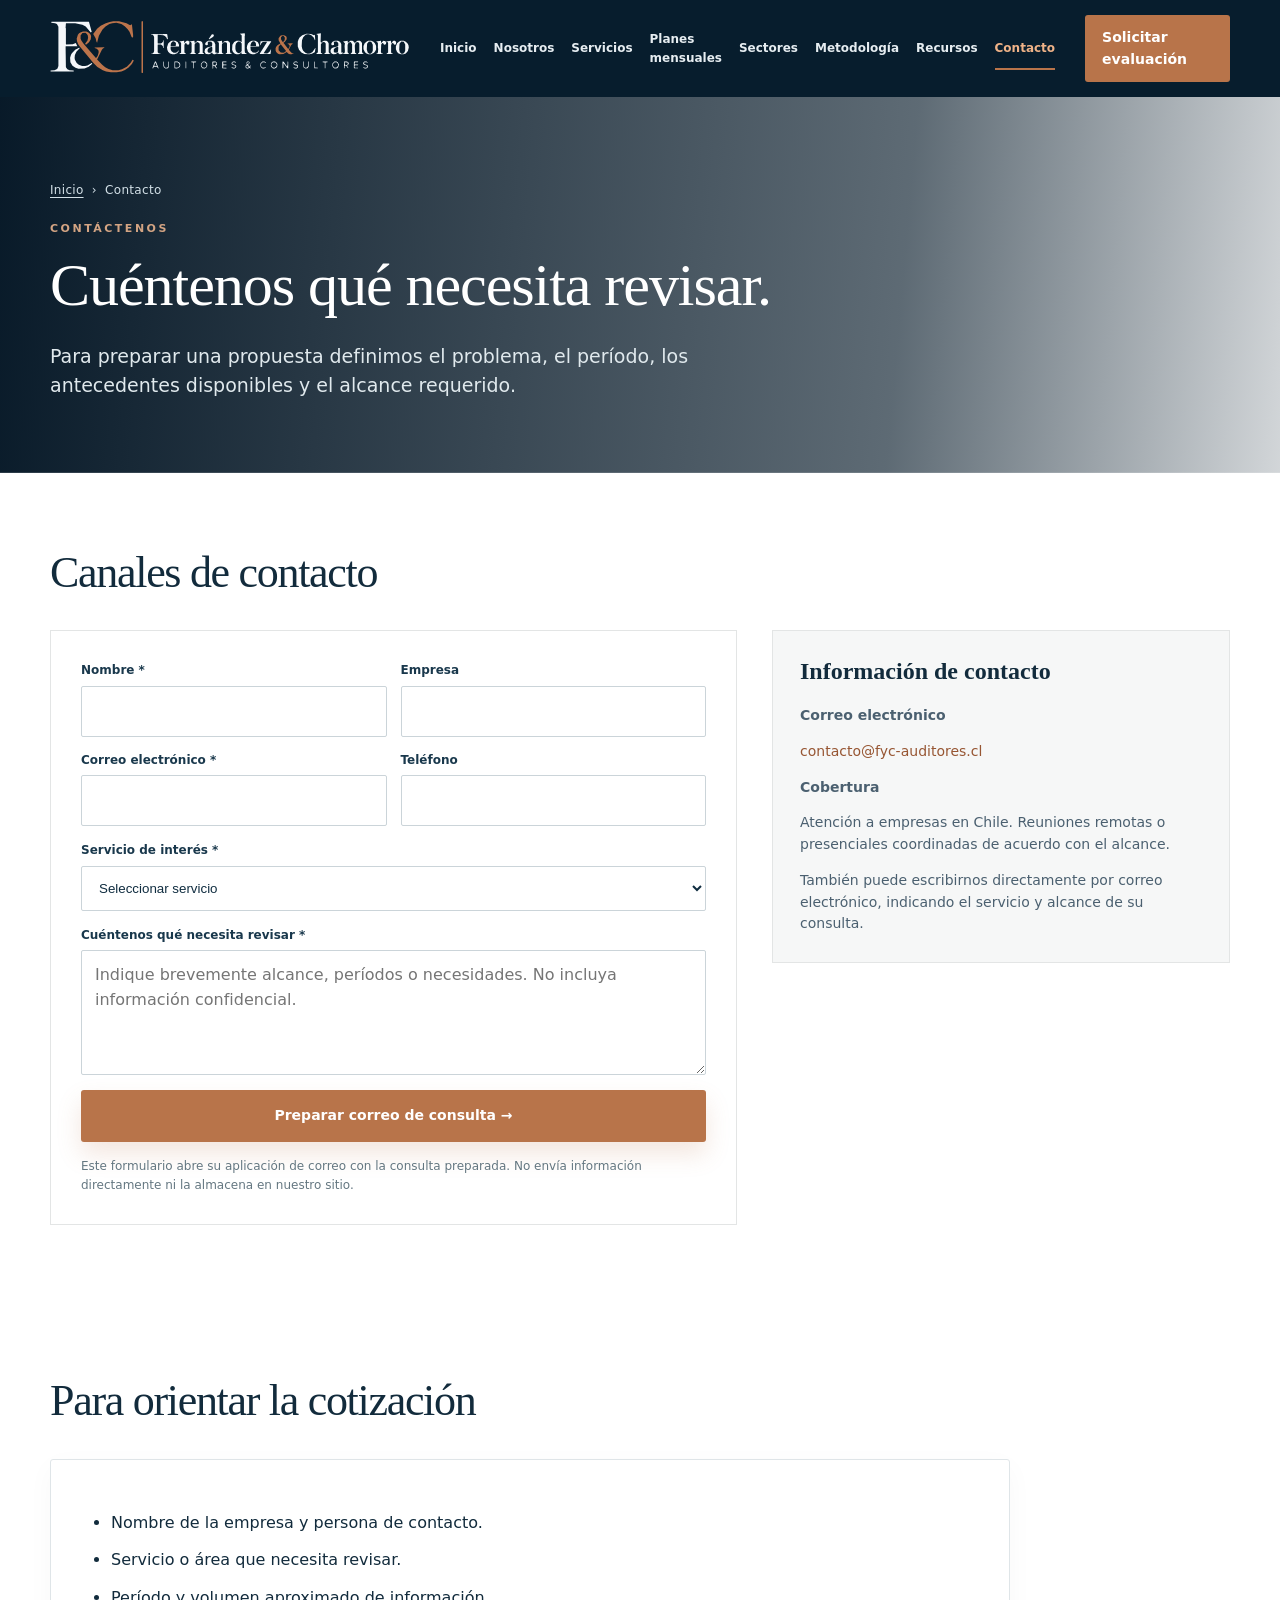
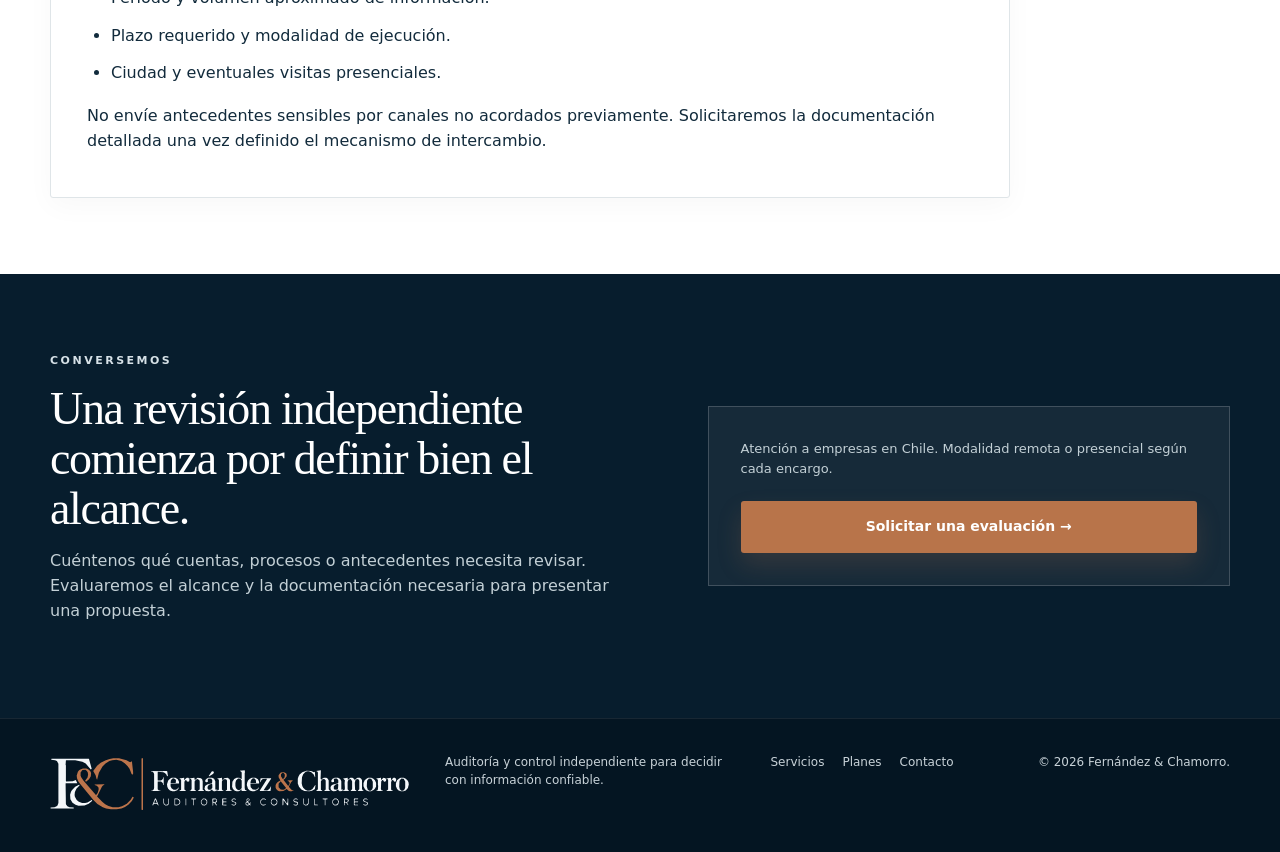
==== commit ce9f346e: "brand: show official logo in header and footer on contacto/index.html" ====
--- a/contacto/index.html
+++ b/contacto/index.html
@@ -1,4 +1,4 @@
 <!doctype html>
 <html lang="es-CL"><head><meta charset="utf-8"><meta name="viewport" content="width=device-width, initial-scale=1"><title>Contacto y cotizaciones de auditoría | Fernández &amp; Chamorro</title><meta name="description" content="Solicite una evaluación de auditoría interna, revisión contable y tributaria, contraloría externa o debida diligencia en Chile."><meta name="robots" content="index,follow,max-image-preview:large"><meta name="theme-color" content="#071c2b"><link rel="canonical" href="https://fyc-auditores.cl/contacto/"><link rel="icon" href="/favicon.svg" type="image/svg+xml"><link rel="stylesheet" href="/styles.css"><meta property="og:type" content="website"><meta property="og:locale" content="es_CL"><meta property="og:title" content="Contacto y cotizaciones de auditoría | Fernández & Chamorro"><meta property="og:description" content="Solicite una evaluación de auditoría interna, revisión contable y tributaria, contraloría externa o debida diligencia en Chile."><meta property="og:url" content="https://fyc-auditores.cl/contacto/"><meta property="og:site_name" content="Fernández & Chamorro"><script type="application/ld+json">{"@context":"https://schema.org","@type":"ProfessionalService","name":"Fernández & Chamorro Auditores Consultores","url":"https://fyc-auditores.cl/","areaServed":{"@type":"Country","name":"Chile"},"serviceType":["Control interno","Revisión financiera y tributaria específica","Contraloría externa mensual","Debida diligencia de terceros"]}</script></head>
-<body><a class="skip-link" href="#contenido">Ir al contenido</a><header class="site-header"><div class="container nav-wrap"><a class="brand" href="/" aria-label="Fernández y Chamorro, inicio"><span class="brand-mark">F&amp;C</span><span class="brand-copy"><strong>Fernández &amp; Chamorro</strong><small>Auditores &amp; Consultores</small></span></a><button class="nav-toggle" type="button" aria-expanded="false" aria-controls="main-nav" aria-label="Abrir menú"><span></span><span></span><span></span></button><nav class="main-nav" id="main-nav" aria-label="Navegación principal"><a href="/">Inicio</a><a href="/nosotros/">Nosotros</a><a href="/servicios/">Servicios</a><a href="/planes/">Planes mensuales</a><a href="/sectores/">Sectores</a><a href="/metodologia/">Metodología</a><a href="/recursos/">Recursos</a><a href="/contacto/" class="active">Contacto</a></nav><a href="/contacto/" class="btn btn-small btn-dark desktop-cta">Solicitar evaluación</a></div></header>
-<main id="contenido"><section class="page-hero hero-contacto"><div class="container"><div class="breadcrumb"><a href="/">Inicio</a> &nbsp;›&nbsp; Contacto</div><p class="eyebrow">CONTÁCTENOS</p><h1>Cuéntenos qué necesita revisar.</h1><p class="hero-lead">Para preparar una propuesta definimos el problema, el período, los antecedentes disponibles y el alcance requerido.</p></div></section><section class="section"><div class="container"><div class="section-head"><div><h2>Canales de contacto</h2></div></div><div class="contact-layout"><form class="inquiry-form" id="inquiry-form"><div class="form-grid"><div class="field"><label for="nombre">Nombre *</label><input id="nombre" name="nombre" required autocomplete="name" maxlength="100"></div><div class="field"><label for="empresa">Empresa</label><input id="empresa" name="empresa" maxlength="120" autocomplete="organization"></div><div class="field"><label for="email">Correo electrónico *</label><input id="email" name="email" type="email" autocomplete="email" required maxlength="150"></div><div class="field"><label for="telefono">Teléfono</label><input id="telefono" name="telefono" type="tel" autocomplete="tel" maxlength="35"></div></div><div class="field"><label for="servicio">Servicio de interés *</label><select id="servicio" name="servicio" required><option value="">Seleccionar servicio</option><option>Control interno</option><option>Revisión financiera y tributaria</option><option>Contraloría externa mensual</option><option>Debida diligencia</option><option>Inventarios</option><option>Otro</option></select></div><div class="field"><label for="mensaje">Cuéntenos qué necesita revisar *</label><textarea id="mensaje" name="mensaje" required maxlength="2000" placeholder="Indique brevemente alcance, períodos o necesidades. No incluya información confidencial."></textarea></div><button class="btn btn-copper full" type="submit">Preparar correo de consulta →</button><p class="form-note">Este formulario abre su aplicación de correo con la consulta preparada. No envía información directamente ni la almacena en nuestro sitio.</p></form><aside class="contact-aside"><h3>Información de contacto</h3><p><strong>Correo electrónico</strong></p><p><a href="mailto:contacto@fyc-auditores.cl">contacto@fyc-auditores.cl</a></p><p><strong>Cobertura</strong></p><p>Atención a empresas en Chile. Reuniones remotas o presenciales coordinadas de acuerdo con el alcance.</p><p class="form-note">También puede escribirnos directamente por correo electrónico, indicando el servicio y alcance de su consulta.</p></aside></div></div></section><section class="section"><div class="container"><div class="section-head"><div><h2>Para orientar la cotización</h2></div></div><div class="prose-panel"><ul class="check-list"><li>Nombre de la empresa y persona de contacto.</li><li>Servicio o área que necesita revisar.</li><li>Período y volumen aproximado de información.</li><li>Plazo requerido y modalidad de ejecución.</li><li>Ciudad y eventuales visitas presenciales.</li></ul><p>No envíe antecedentes sensibles por canales no acordados previamente. Solicitaremos la documentación detallada una vez definido el mecanismo de intercambio.</p></div></div></section><section class="contact"><div class="container contact-grid"><div><p class="eyebrow">CONVERSEMOS</p><h2>Una revisión independiente comienza por definir bien el alcance.</h2><p>Cuéntenos qué cuentas, procesos o antecedentes necesita revisar. Evaluaremos el alcance y la documentación necesaria para presentar una propuesta.</p></div><div class="contact-card"><p>Atención a empresas en Chile. Modalidad remota o presencial según cada encargo.</p><a href="/contacto/" class="btn btn-copper full">Solicitar una evaluación →</a></div></div></section></main><footer class="footer"><div class="container footer-grid"><a class="brand footer-brand" href="/"><span class="brand-mark">F&amp;C</span><span class="brand-copy"><strong>Fernández &amp; Chamorro</strong><small>Auditores &amp; Consultores</small></span></a><p>Auditoría y control independiente para decidir con información confiable.</p><div class="footer-links"><a href="/servicios/">Servicios</a><a href="/planes/">Planes</a><a href="/contacto/">Contacto</a></div><p class="copyright">© <span id="year">2026</span> Fernández &amp; Chamorro.</p></div></footer><script src="/script.js" defer></script></body></html>+<body><a class="skip-link" href="#contenido">Ir al contenido</a><header class="site-header"><div class="container nav-wrap"><a class="brand" href="/" aria-label="Fernández y Chamorro, inicio"><img class="brand-logo" src="/assets/logo-fyc-header.svg" alt="Fernández &amp; Chamorro Auditores Consultores" width="360" height="65" decoding="async"></a><button class="nav-toggle" type="button" aria-expanded="false" aria-controls="main-nav" aria-label="Abrir menú"><span></span><span></span><span></span></button><nav class="main-nav" id="main-nav" aria-label="Navegación principal"><a href="/">Inicio</a><a href="/nosotros/">Nosotros</a><a href="/servicios/">Servicios</a><a href="/planes/">Planes mensuales</a><a href="/sectores/">Sectores</a><a href="/metodologia/">Metodología</a><a href="/recursos/">Recursos</a><a href="/contacto/" class="active">Contacto</a></nav><a href="/contacto/" class="btn btn-small btn-dark desktop-cta">Solicitar evaluación</a></div></header>
+<main id="contenido"><section class="page-hero hero-contacto"><div class="container"><div class="breadcrumb"><a href="/">Inicio</a> &nbsp;›&nbsp; Contacto</div><p class="eyebrow">CONTÁCTENOS</p><h1>Cuéntenos qué necesita revisar.</h1><p class="hero-lead">Para preparar una propuesta definimos el problema, el período, los antecedentes disponibles y el alcance requerido.</p></div></section><section class="section"><div class="container"><div class="section-head"><div><h2>Canales de contacto</h2></div></div><div class="contact-layout"><form class="inquiry-form" id="inquiry-form"><div class="form-grid"><div class="field"><label for="nombre">Nombre *</label><input id="nombre" name="nombre" required autocomplete="name" maxlength="100"></div><div class="field"><label for="empresa">Empresa</label><input id="empresa" name="empresa" maxlength="120" autocomplete="organization"></div><div class="field"><label for="email">Correo electrónico *</label><input id="email" name="email" type="email" autocomplete="email" required maxlength="150"></div><div class="field"><label for="telefono">Teléfono</label><input id="telefono" name="telefono" type="tel" autocomplete="tel" maxlength="35"></div></div><div class="field"><label for="servicio">Servicio de interés *</label><select id="servicio" name="servicio" required><option value="">Seleccionar servicio</option><option>Control interno</option><option>Revisión financiera y tributaria</option><option>Contraloría externa mensual</option><option>Debida diligencia</option><option>Inventarios</option><option>Otro</option></select></div><div class="field"><label for="mensaje">Cuéntenos qué necesita revisar *</label><textarea id="mensaje" name="mensaje" required maxlength="2000" placeholder="Indique brevemente alcance, períodos o necesidades. No incluya información confidencial."></textarea></div><button class="btn btn-copper full" type="submit">Preparar correo de consulta →</button><p class="form-note">Este formulario abre su aplicación de correo con la consulta preparada. No envía información directamente ni la almacena en nuestro sitio.</p></form><aside class="contact-aside"><h3>Información de contacto</h3><p><strong>Correo electrónico</strong></p><p><a href="mailto:contacto@fyc-auditores.cl">contacto@fyc-auditores.cl</a></p><p><strong>Cobertura</strong></p><p>Atención a empresas en Chile. Reuniones remotas o presenciales coordinadas de acuerdo con el alcance.</p><p class="form-note">También puede escribirnos directamente por correo electrónico, indicando el servicio y alcance de su consulta.</p></aside></div></div></section><section class="section"><div class="container"><div class="section-head"><div><h2>Para orientar la cotización</h2></div></div><div class="prose-panel"><ul class="check-list"><li>Nombre de la empresa y persona de contacto.</li><li>Servicio o área que necesita revisar.</li><li>Período y volumen aproximado de información.</li><li>Plazo requerido y modalidad de ejecución.</li><li>Ciudad y eventuales visitas presenciales.</li></ul><p>No envíe antecedentes sensibles por canales no acordados previamente. Solicitaremos la documentación detallada una vez definido el mecanismo de intercambio.</p></div></div></section><section class="contact"><div class="container contact-grid"><div><p class="eyebrow">CONVERSEMOS</p><h2>Una revisión independiente comienza por definir bien el alcance.</h2><p>Cuéntenos qué cuentas, procesos o antecedentes necesita revisar. Evaluaremos el alcance y la documentación necesaria para presentar una propuesta.</p></div><div class="contact-card"><p>Atención a empresas en Chile. Modalidad remota o presencial según cada encargo.</p><a href="/contacto/" class="btn btn-copper full">Solicitar una evaluación →</a></div></div></section></main><footer class="footer"><div class="container footer-grid"><a class="brand footer-brand" href="/"><img class="brand-logo" src="/assets/logo-fyc-header.svg" alt="Fernández &amp; Chamorro Auditores Consultores" width="360" height="65" decoding="async"></a><p>Auditoría y control independiente para decidir con información confiable.</p><div class="footer-links"><a href="/servicios/">Servicios</a><a href="/planes/">Planes</a><a href="/contacto/">Contacto</a></div><p class="copyright">© <span id="year">2026</span> Fernández &amp; Chamorro.</p></div></footer><script src="/script.js" defer></script></body></html>
